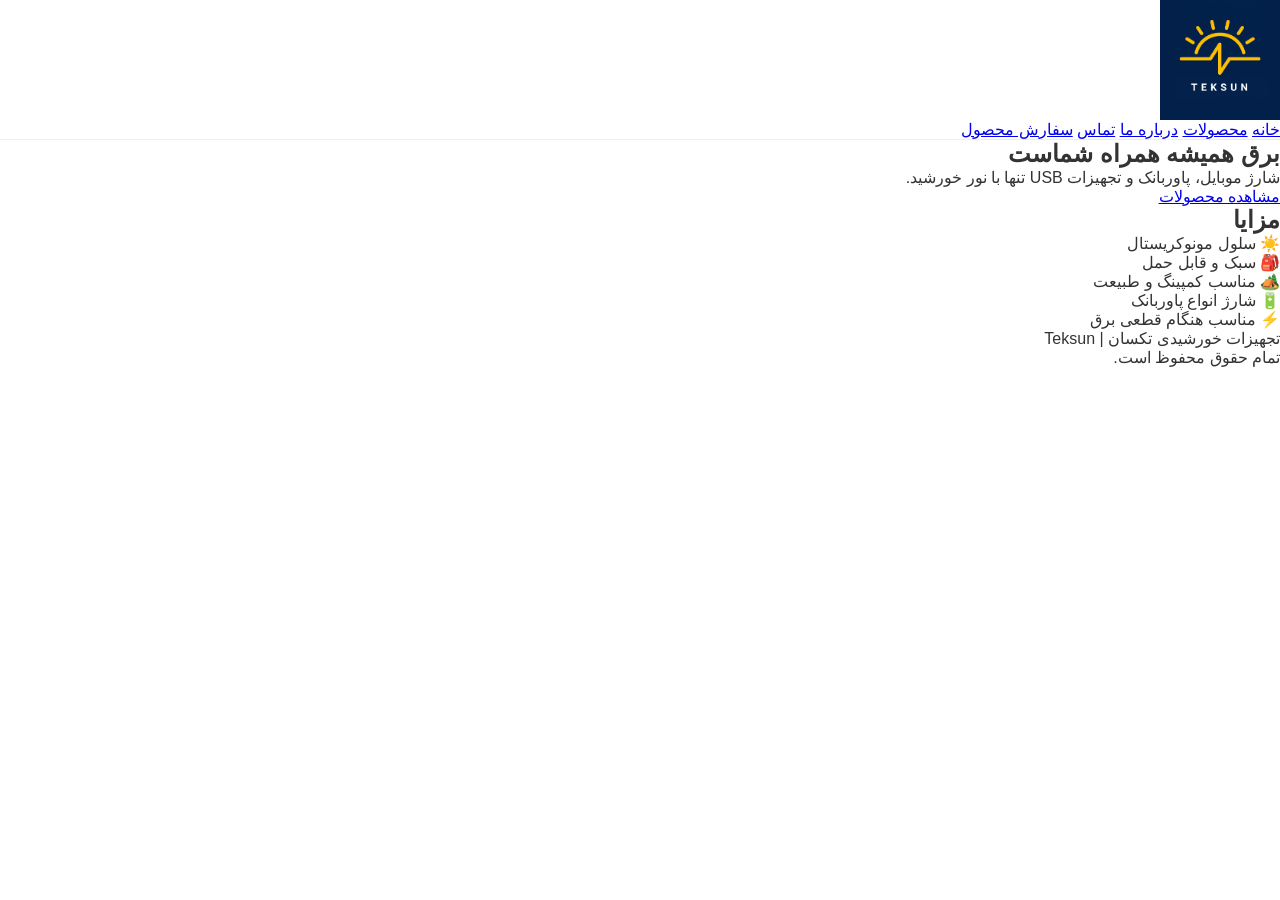
==== index.html @ 879a75b8 "Update index.html" ====
<!DOCTYPE html>
<html lang="fa" dir="rtl">

<head>

<meta charset="UTF-8">
<meta name="viewport" content="width=device-width, initial-scale=1.0">

<title>Teksun | تجهیزات خورشیدی تکسان</title>

<link rel="stylesheet" href="css/style.css">

</head>


<body>


<header class="header">

<div class="container">


<a href="#" class="logo">
    <img src="images/Picsart_26-08-02_20-04-55-030.jpg" alt="Teksun">
</a>


<nav class="nav">

<a href="#">خانه</a>

<a href="#">محصولات</a>

<a href="pages/about.html">درباره ما</a>

<a href="#">تماس</a>


<a href="#" class="header-btn">
سفارش محصول
</a>


</nav>


<button class="menu-toggle" onclick="toggleMenu()">
☰
</button>


</div>

</header>





<section class="hero">


<h1>
برق همیشه همراه شماست
</h1>


<p>
شارژ موبایل، پاوربانک و تجهیزات USB
تنها با نور خورشید.
</p>


<a class="btn" href="#">
مشاهده محصولات
</a>


</section>





<section class="features">


<h2>
مزایا
</h2>


<div>

<p>
☀️ سلول مونوکریستال
</p>


<p>
🎒 سبک و قابل حمل
</p>


<p>
🏕️ مناسب کمپینگ و طبیعت
</p>


<p>
🔋 شارژ انواع پاوربانک
</p>


<p>
⚡ مناسب هنگام قطعی برق
</p>


</div>


</section>





<footer>


<p>
تجهیزات خورشیدی تکسان | Teksun
</p>


<p>
تمام حقوق محفوظ است.
</p>


</footer>





<script src="js/script.js"></script>


</body>

</html>
---- css/style.css ----
/* Reset */
* {
    margin: 0;
    padding: 0;
    box-sizing: border-box;
}

body {
    font-family: Tahoma, Arial, sans-serif;
    color: #333;
    background: #fff;
}


/* Header */

header {
    width: 100%;
    background: #ffffff;
    border-bottom: 1px solid #eee;
    position: sticky;
    top: 0;
    z-index: 1000;
}


.navbar {
    max-width: 1200px;
    margin: auto;
    padding: 15px 20px;

    display: flex;
    align-items: center;
    justify-content: space-between;
}


/* Logo */

.logo img {
    width: 120px;
    height: auto;
    display: block;
}


/* Menu */

.nav-menu {
    display: flex;
    list-style: none;
    gap: 35px;
}


.nav-menu li a {
    text-decoration: none;
    color: #0B2348;
    font-size: 16px;
    font-weight: bold;
}


.nav-menu li a:hover {
    color: #FFC21A;
}


/* Order Button */

.order-btn {
    background: #FFC21A;
    color: #0B2348;
    padding: 12px 25px;
    border-radius: 8px;
    text-decoration: none;
    font-weight: bold;
}


/* Mobile Menu Button */

.menu-toggle {
    display: none;
    font-size: 28px;
    color: #0B2348;
    cursor: pointer;
}
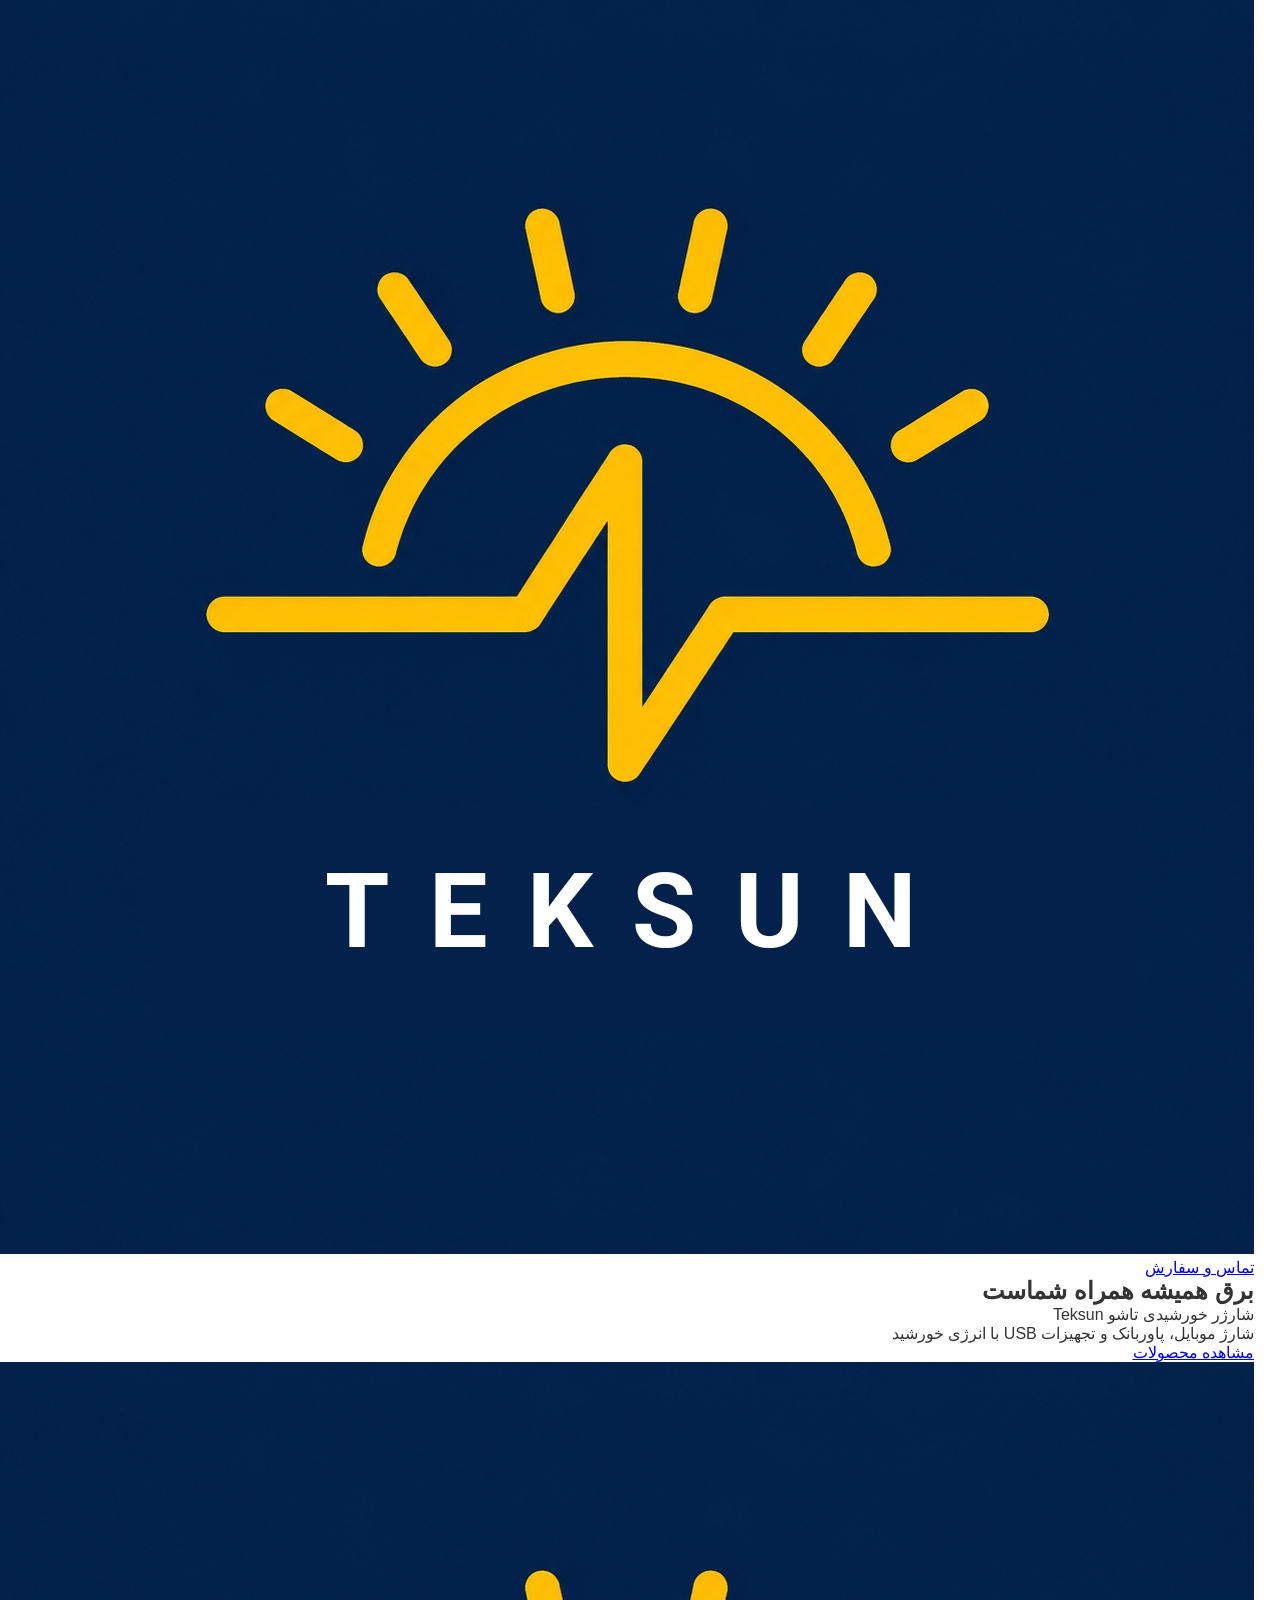
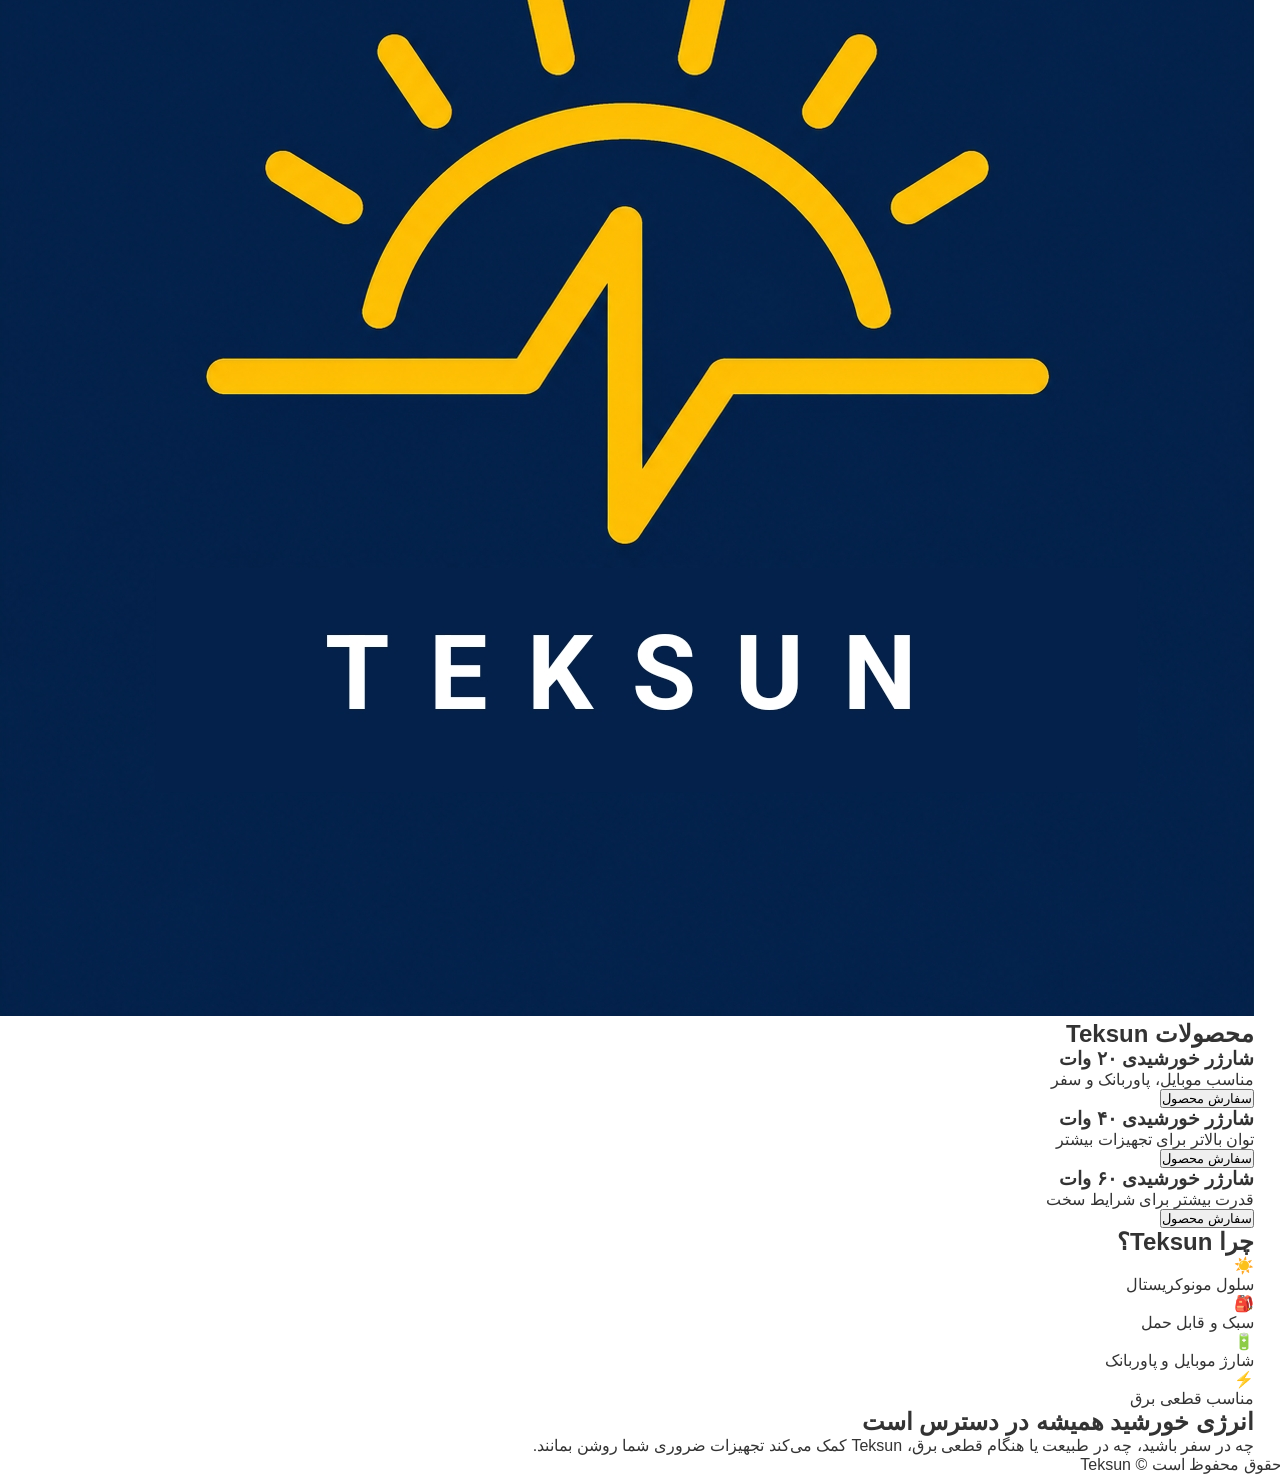
==== commit 2269146a: "Update index.html" ====
--- a/index.html
+++ b/index.html
@@ -2,119 +2,225 @@
 <html lang="fa" dir="rtl">
 
 <head>
-
-<meta charset="UTF-8">
-<meta name="viewport" content="width=device-width, initial-scale=1.0">
-
-<title>Teksun | تجهیزات خورشیدی تکسان</title>
-
-<link rel="stylesheet" href="css/style.css">
-
+    <meta charset="UTF-8">
+    <meta name="viewport" content="width=device-width, initial-scale=1.0">
+
+    <title>Teksun | تجهیزات خورشیدی تکسان</title>
+
+    <link rel="stylesheet" href="css/style.css">
 </head>
 
-
 <body>
 
 
-<header class="header">
-
-<div class="container">
-
-
-<a href="#" class="logo">
-    <img src="images/Picsart_26-08-02_20-04-55-030.jpg" alt="Teksun">
-</a>
-
-
-<nav class="nav">
-
-<a href="#">خانه</a>
-
-<a href="#">محصولات</a>
-
-<a href="pages/about.html">درباره ما</a>
-
-<a href="#">تماس</a>
-
-
-<a href="#" class="header-btn">
-سفارش محصول
-</a>
-
-
-</nav>
-
-
-<button class="menu-toggle" onclick="toggleMenu()">
-☰
-</button>
-
-
-</div>
-
+<header>
+    <div class="container header-box">
+
+        <img src="images/Picsart_26-08-02_20-04-55-030.jpg" 
+        class="logo" 
+        alt="Teksun">
+
+        <div class="header-contact">
+            <a href="tel:09120000000">
+                تماس و سفارش
+            </a>
+        </div>
+
+    </div>
 </header>
 
 
 
-
-
 <section class="hero">
 
+<div class="container hero-box">
+
+
+<div class="hero-text">
 
 <h1>
 برق همیشه همراه شماست
 </h1>
 
-
-<p>
+<p>
+شارژر خورشیدی تاشو Teksun
+<br>
 شارژ موبایل، پاوربانک و تجهیزات USB
-تنها با نور خورشید.
-</p>
-
-
-<a class="btn" href="#">
+با انرژی خورشید
+</p>
+
+
+<a href="#products" class="btn">
 مشاهده محصولات
 </a>
 
 
-</section>
-
-
-
-
-
-<section class="features">
-
+</div>
+
+
+
+<div class="hero-image">
+
+<img src="images/Picsart_26-08-02_20-04-55-030.jpg" 
+alt="شارژر خورشیدی Teksun">
+
+</div>
+
+
+</div>
+
+</section>
+
+
+
+
+<section id="products">
+
+<div class="container">
 
 <h2>
-مزایا
+محصولات Teksun
 </h2>
 
 
-<div>
-
-<p>
-☀️ سلول مونوکریستال
-</p>
-
-
-<p>
-🎒 سبک و قابل حمل
-</p>
-
-
-<p>
-🏕️ مناسب کمپینگ و طبیعت
-</p>
-
-
-<p>
-🔋 شارژ انواع پاوربانک
-</p>
-
-
-<p>
-⚡ مناسب هنگام قطعی برق
+<div class="products">
+
+
+<div class="card">
+
+<h3>
+شارژر خورشیدی ۲۰ وات
+</h3>
+
+<p>
+مناسب موبایل، پاوربانک و سفر
+</p>
+
+<button>
+سفارش محصول
+</button>
+
+</div>
+
+
+
+<div class="card">
+
+<h3>
+شارژر خورشیدی ۴۰ وات
+</h3>
+
+<p>
+توان بالاتر برای تجهیزات بیشتر
+</p>
+
+<button>
+سفارش محصول
+</button>
+
+</div>
+
+
+
+
+<div class="card">
+
+<h3>
+شارژر خورشیدی ۶۰ وات
+</h3>
+
+<p>
+قدرت بیشتر برای شرایط سخت
+</p>
+
+<button>
+سفارش محصول
+</button>
+
+</div>
+
+
+</div>
+
+</div>
+
+</section>
+
+
+
+
+
+<section class="advantages">
+
+<div class="container">
+
+
+<h2>
+چرا Teksun؟
+</h2>
+
+
+<div class="features">
+
+
+<div>
+☀️
+<p>
+سلول مونوکریستال
+</p>
+</div>
+
+
+<div>
+🎒
+<p>
+سبک و قابل حمل
+</p>
+</div>
+
+
+<div>
+🔋
+<p>
+شارژ موبایل و پاوربانک
+</p>
+</div>
+
+
+<div>
+⚡
+<p>
+مناسب قطعی برق
+</p>
+</div>
+
+
+</div>
+
+
+</div>
+
+</section>
+
+
+
+
+
+
+<section class="about">
+
+
+<div class="container">
+
+
+<h2>
+انرژی خورشید همیشه در دسترس است
+</h2>
+
+
+<p>
+چه در سفر باشید، چه در طبیعت یا هنگام قطعی برق،
+Teksun کمک می‌کند تجهیزات ضروری شما روشن بمانند.
 </p>
 
 
@@ -129,26 +235,17 @@
 
 <footer>
 
-
-<p>
-تجهیزات خورشیدی تکسان | Teksun
-</p>
-
-
-<p>
-تمام حقوق محفوظ است.
-</p>
-
+<p>
+تمام حقوق محفوظ است © Teksun
+</p>
 
 </footer>
 
 
 
 
-
 <script src="js/script.js"></script>
 
-
 </body>
 
 </html>
--- a/css/style.css
+++ b/css/style.css
@@ -1,88 +1,200 @@
 /* Reset */
+
 * {
     margin: 0;
     padding: 0;
     box-sizing: border-box;
 }
 
+
 body {
+
     font-family: Tahoma, Arial, sans-serif;
     color: #333;
     background: #fff;
-}
+    direction: rtl;
+
+}
+
+
+/* Container */
+
+.container {
+
+    width: 100%;
+    max-width: 1200px;
+    margin: auto;
+    padding: 0 20px;
+
+}
+
 
 
 /* Header */
 
-header {
+.header {
+
     width: 100%;
     background: #ffffff;
     border-bottom: 1px solid #eee;
+
     position: sticky;
     top: 0;
     z-index: 1000;
-}
-
-
-.navbar {
-    max-width: 1200px;
-    margin: auto;
-    padding: 15px 20px;
+
+}
+
+
+
+.header .container {
+
+    height: 80px;
 
     display: flex;
     align-items: center;
     justify-content: space-between;
-}
+
+}
+
 
 
 /* Logo */
 
 .logo img {
-    width: 120px;
+
+    width: 90px;
     height: auto;
     display: block;
-}
+
+}
+
 
 
 /* Menu */
 
-.nav-menu {
+.nav {
+
     display: flex;
-    list-style: none;
-    gap: 35px;
-}
-
-
-.nav-menu li a {
+    align-items: center;
+    gap: 30px;
+
+}
+
+
+
+.nav a {
+
     text-decoration: none;
     color: #0B2348;
-    font-size: 16px;
+    font-size: 15px;
     font-weight: bold;
-}
-
-
-.nav-menu li a:hover {
+
+}
+
+
+
+.nav a:hover {
+
     color: #FFC21A;
-}
+
+}
+
 
 
 /* Order Button */
 
-.order-btn {
+.header-btn {
+
     background: #FFC21A;
+
+    color: #0B2348 !important;
+
+    padding: 12px 22px;
+
+    border-radius: 8px;
+
+}
+
+
+
+/* Mobile Button */
+
+.menu-toggle {
+
+    display: none;
+
+    background: none;
+
+    border: none;
+
+    font-size: 28px;
+
     color: #0B2348;
-    padding: 12px 25px;
-    border-radius: 8px;
-    text-decoration: none;
-    font-weight: bold;
-}
-
-
-/* Mobile Menu Button */
+
+}
+
+
+
+/* Mobile Menu */
+
+@media (max-width:768px){
+
+
+.header .container {
+
+    height: 70px;
+
+}
+
+
+
+.logo img {
+
+    width: 75px;
+
+}
+
+
+
+.nav {
+
+    display: none;
+
+}
+
+
 
 .menu-toggle {
-    display: none;
-    font-size: 28px;
-    color: #0B2348;
-    cursor: pointer;
-}
+
+    display: block;
+
+}
+
+
+
+.nav.active {
+
+    display: flex;
+
+    position: absolute;
+
+    top: 70px;
+
+    right: 0;
+
+    width: 100%;
+
+    background: white;
+
+    flex-direction: column;
+
+    padding: 25px 0;
+
+    gap: 20px;
+
+    border-top: 1px solid #eee;
+
+}
+
+
+}
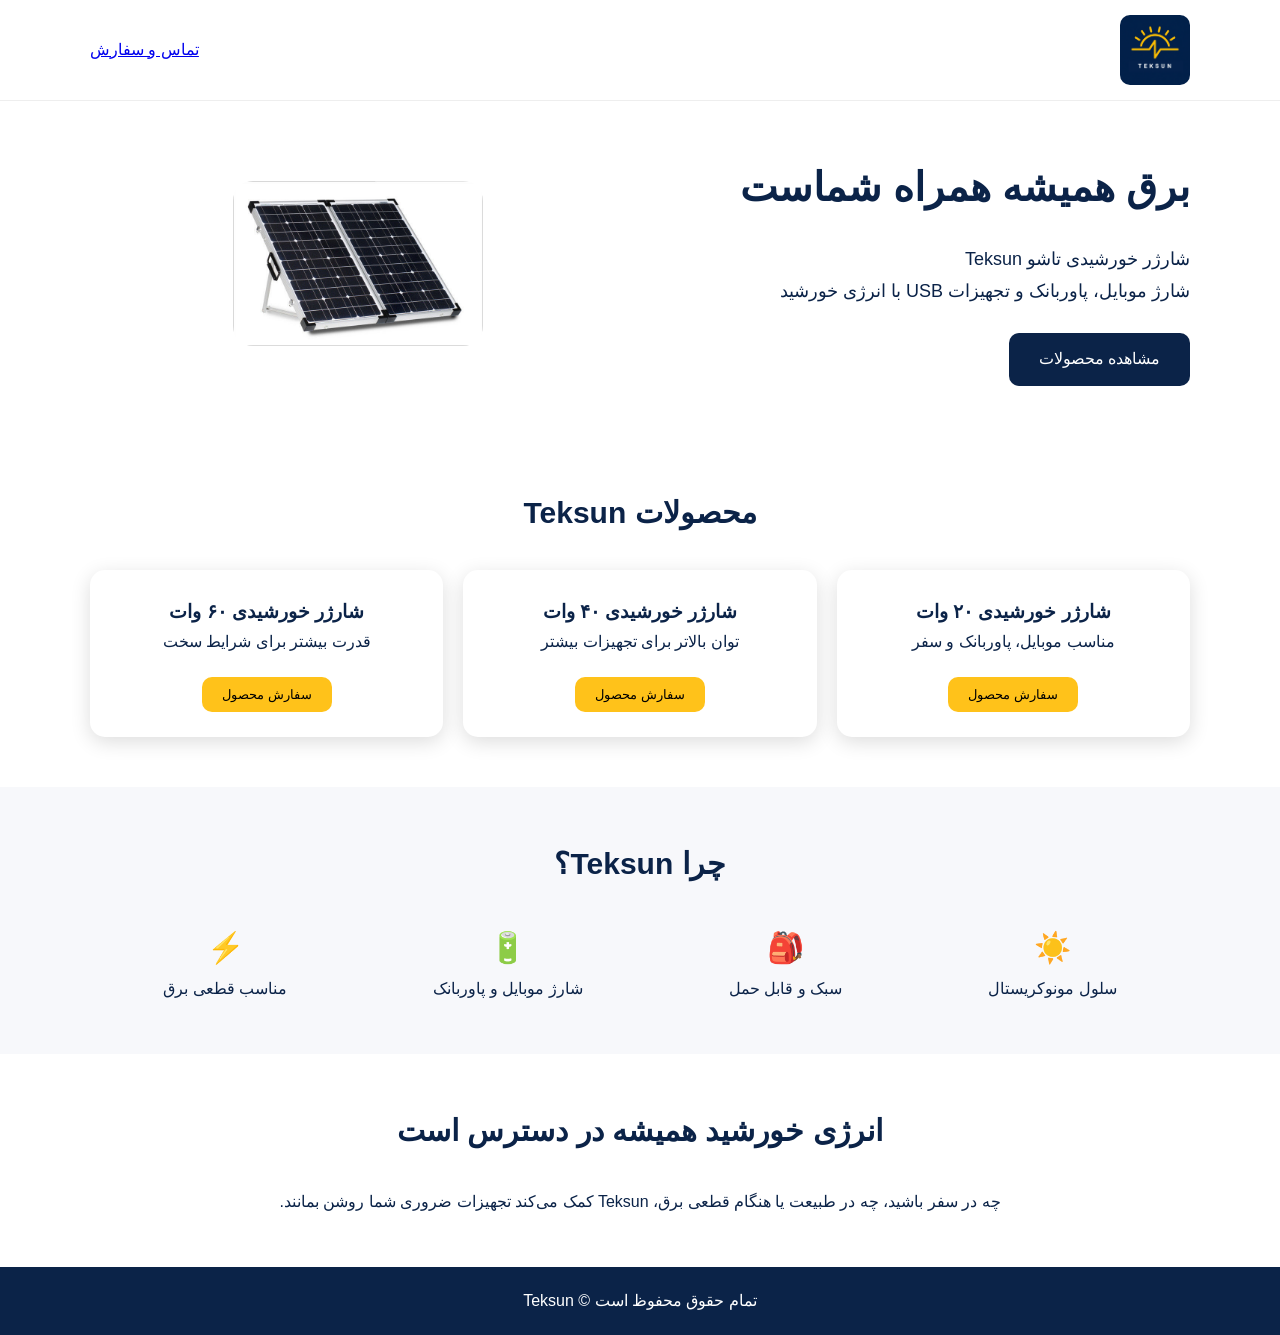
==== commit 0d368ea0: "Update index.html" ====
--- a/index.html
+++ b/index.html
@@ -61,8 +61,8 @@
 
 <div class="hero-image">
 
-<img src="images/Picsart_26-08-02_20-04-55-030.jpg" 
-alt="شارژر خورشیدی Teksun">
+<img src="images/pl17726272-100_w_folding_solar_panels_anti_reflective_with_heavy_duty_padded_easy_carry_bag.jpg" 
+alt="شارژر خورشیدی تاشو Teksun">
 
 </div>
 
--- a/css/style.css
+++ b/css/style.css
@@ -1,30 +1,26 @@
-/* Reset */
-
-* {
-    margin: 0;
-    padding: 0;
-    box-sizing: border-box;
-}
-
-
-body {
-
-    font-family: Tahoma, Arial, sans-serif;
-    color: #333;
-    background: #fff;
-    direction: rtl;
-
-}
-
-
-/* Container */
-
-.container {
-
-    width: 100%;
-    max-width: 1200px;
-    margin: auto;
-    padding: 0 20px;
+*{
+    box-sizing:border-box;
+    margin:0;
+    padding:0;
+    font-family:tahoma, Arial;
+}
+
+
+body{
+
+    background:#ffffff;
+    color:#0B2348;
+    line-height:1.8;
+
+}
+
+
+
+.container{
+
+    width:90%;
+    max-width:1100px;
+    margin:auto;
 
 }
 
@@ -32,169 +28,286 @@
 
 /* Header */
 
-.header {
-
-    width: 100%;
-    background: #ffffff;
-    border-bottom: 1px solid #eee;
-
-    position: sticky;
-    top: 0;
-    z-index: 1000;
-
-}
-
-
-
-.header .container {
-
-    height: 80px;
-
-    display: flex;
-    align-items: center;
-    justify-content: space-between;
-
-}
-
-
-
-/* Logo */
-
-.logo img {
-
-    width: 90px;
-    height: auto;
-    display: block;
-
-}
-
-
-
-/* Menu */
-
-.nav {
-
-    display: flex;
-    align-items: center;
-    gap: 30px;
-
-}
-
-
-
-.nav a {
-
-    text-decoration: none;
-    color: #0B2348;
-    font-size: 15px;
-    font-weight: bold;
-
-}
-
-
-
-.nav a:hover {
-
-    color: #FFC21A;
-
-}
-
-
-
-/* Order Button */
-
-.header-btn {
-
-    background: #FFC21A;
-
-    color: #0B2348 !important;
-
-    padding: 12px 22px;
-
-    border-radius: 8px;
-
-}
-
-
-
-/* Mobile Button */
-
-.menu-toggle {
-
-    display: none;
-
-    background: none;
-
-    border: none;
-
-    font-size: 28px;
-
-    color: #0B2348;
-
-}
-
-
-
-/* Mobile Menu */
-
-@media (max-width:768px){
-
-
-.header .container {
-
-    height: 70px;
-
-}
-
-
-
-.logo img {
-
-    width: 75px;
-
-}
-
-
-
-.nav {
-
-    display: none;
-
-}
-
-
-
-.menu-toggle {
-
-    display: block;
-
-}
-
-
-
-.nav.active {
-
-    display: flex;
-
-    position: absolute;
-
-    top: 70px;
-
-    right: 0;
-
-    width: 100%;
-
-    background: white;
-
-    flex-direction: column;
-
-    padding: 25px 0;
-
-    gap: 20px;
-
-    border-top: 1px solid #eee;
-
-}
-
-
-}
+
+header{
+
+    padding:15px 0;
+    border-bottom:1px solid #eee;
+
+}
+
+
+.header-box{
+
+    display:flex;
+    justify-content:space-between;
+    align-items:center;
+
+}
+
+
+.logo{
+
+    width:70px;
+    height:70px;
+    object-fit:contain;
+    border-radius:10px;
+
+}
+
+}
+
+
+.header-contact a{
+
+    background:#FFC21A;
+    color:#0B2348;
+    padding:10px 18px;
+    border-radius:10px;
+    text-decoration:none;
+    font-weight:bold;
+
+}
+
+
+
+
+
+/* Hero */
+
+
+.hero{
+
+    padding:50px 0;
+
+}
+
+
+.hero-box{
+
+    display:flex;
+    align-items:center;
+    justify-content:space-between;
+    gap:30px;
+
+}
+
+
+.hero-text{
+
+    flex:1;
+
+}
+
+
+.hero-text h1{
+
+    font-size:40px;
+    margin-bottom:20px;
+
+}
+
+
+.hero-text p{
+
+    font-size:18px;
+    margin-bottom:25px;
+
+}
+
+
+
+.btn{
+
+    display:inline-block;
+    background:#0B2348;
+    color:white;
+    padding:12px 30px;
+    border-radius:10px;
+    text-decoration:none;
+
+}
+
+
+
+.hero-image{
+
+    flex:1;
+    text-align:center;
+
+}
+
+
+.hero-image img{
+
+    width:80%;
+    max-width:250px;
+    border-radius:20px;
+
+}
+
+
+
+
+/* Products */
+
+
+section{
+
+    padding:50px 0;
+
+}
+
+
+h2{
+
+    text-align:center;
+    margin-bottom:30px;
+    font-size:30px;
+
+}
+
+
+
+.products{
+
+    display:flex;
+    gap:20px;
+
+}
+
+
+
+.card{
+
+    flex:1;
+    padding:25px;
+    border-radius:15px;
+    box-shadow:0 5px 20px #ddd;
+    text-align:center;
+
+}
+
+
+
+.card button{
+
+    margin-top:20px;
+    background:#FFC21A;
+    border:none;
+    padding:10px 20px;
+    border-radius:10px;
+    cursor:pointer;
+
+}
+
+
+
+
+
+/* Advantages */
+
+
+.advantages{
+
+    background:#f7f8fb;
+
+}
+
+
+
+.features{
+
+    display:flex;
+    justify-content:space-around;
+    text-align:center;
+
+}
+
+
+.features div{
+
+    font-size:30px;
+
+}
+
+
+.features p{
+
+    font-size:16px;
+
+}
+
+
+
+
+
+.about{
+
+    text-align:center;
+
+}
+
+
+
+
+footer{
+
+    background:#0B2348;
+    color:white;
+    text-align:center;
+    padding:20px;
+
+}
+
+
+
+
+
+/* Mobile */
+
+
+@media(max-width:768px){
+
+
+.header-box{
+
+    flex-direction:column;
+    gap:15px;
+
+}
+
+
+.hero-box{
+
+    flex-direction:column-reverse;
+    text-align:center;
+
+}
+
+
+.hero-text h1{
+
+    font-size:30px;
+
+}
+
+
+
+.products{
+
+    flex-direction:column;
+
+}
+
+
+.features{
+
+    flex-direction:column;
+    gap:25px;
+
+}
+
+
+
+}
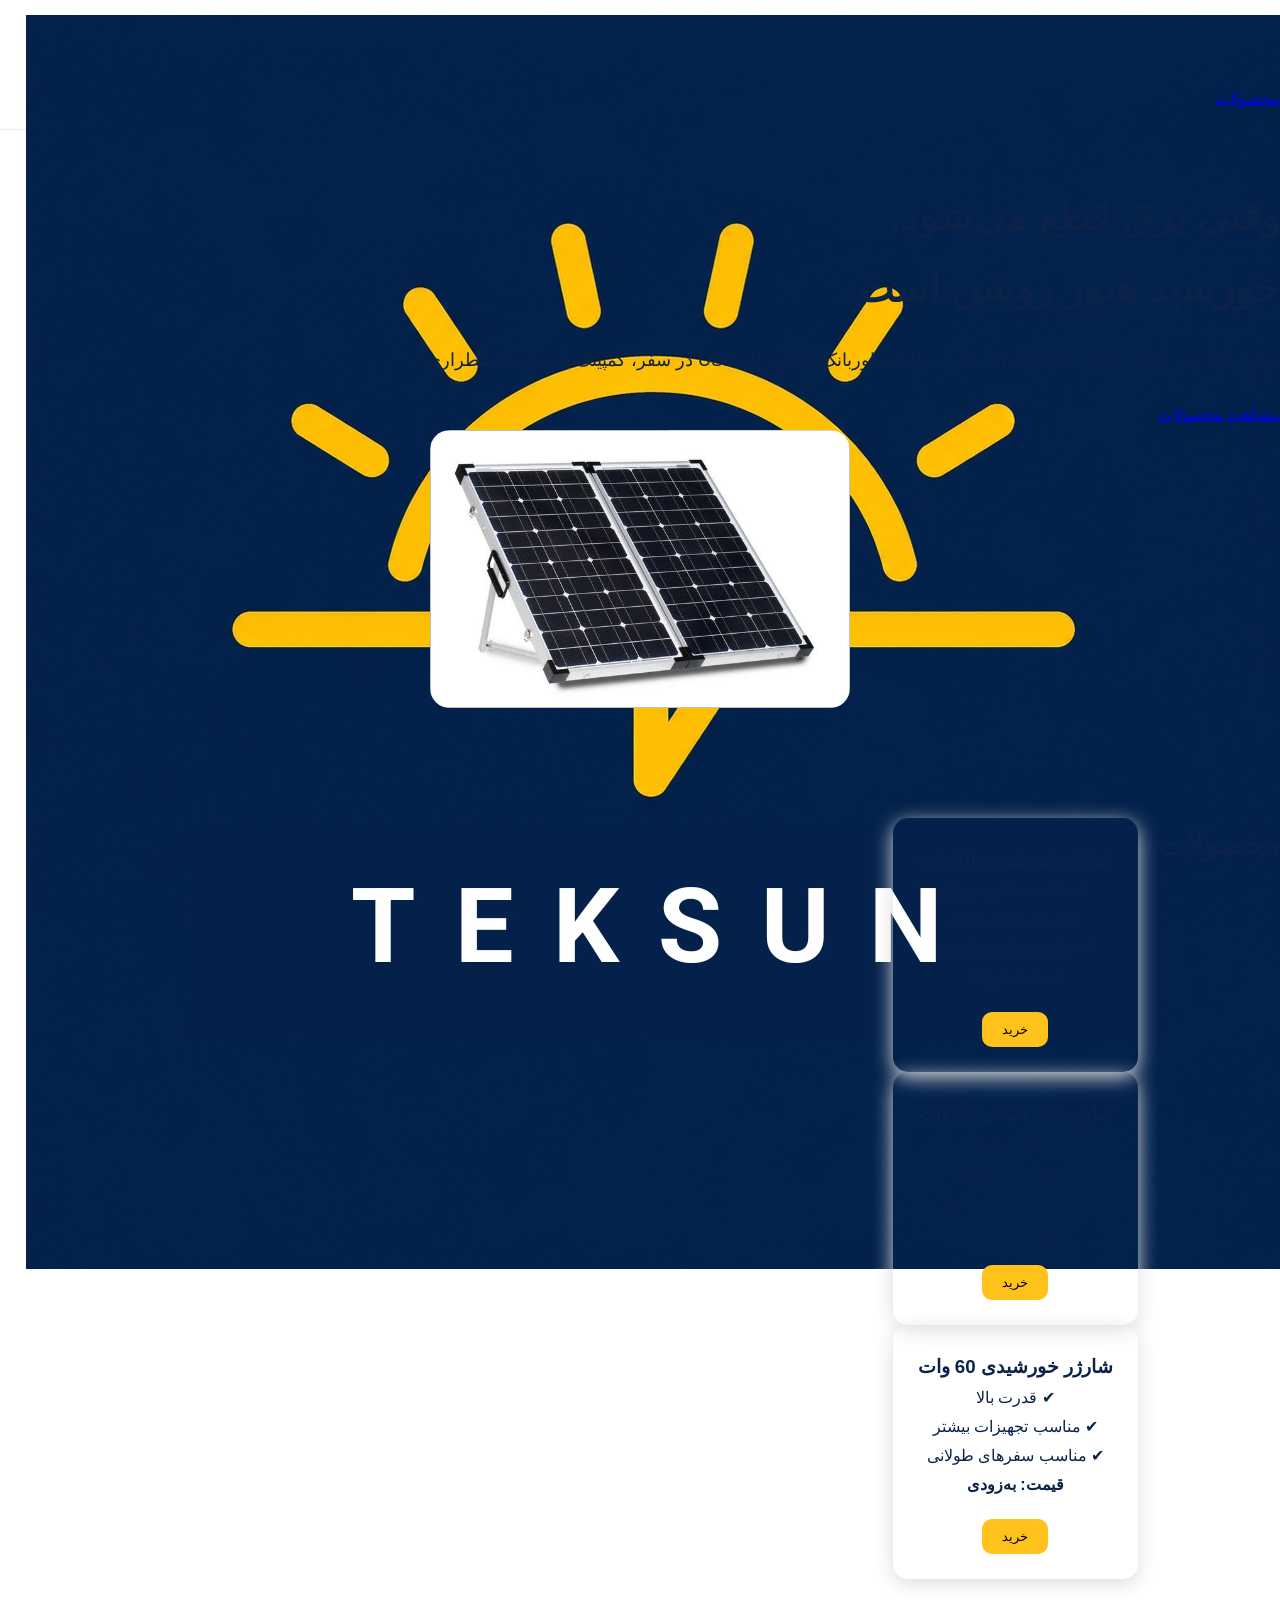
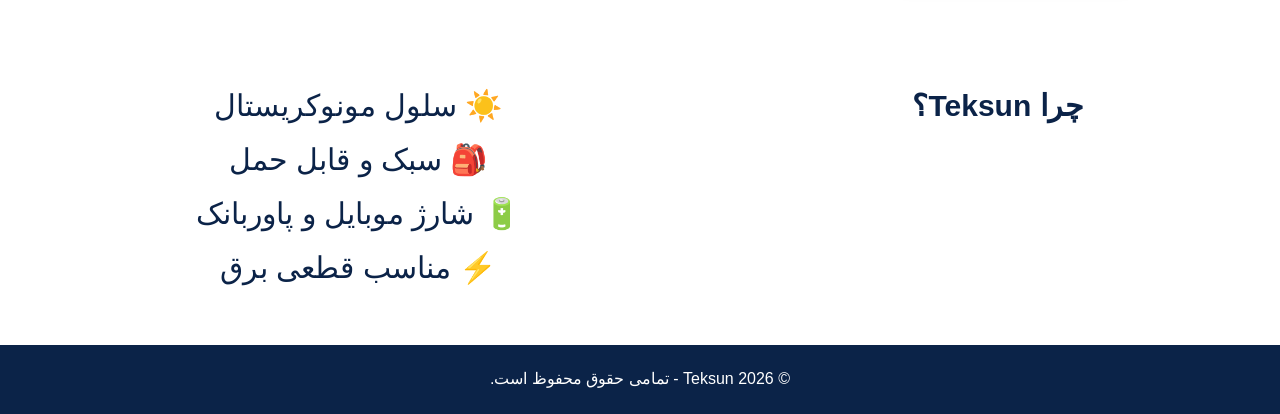
==== commit 384886f9: "Update index.html" ====
--- a/index.html
+++ b/index.html
@@ -1,10 +1,8 @@
 <!DOCTYPE html>
 <html lang="fa" dir="rtl">
-
 <head>
     <meta charset="UTF-8">
     <meta name="viewport" content="width=device-width, initial-scale=1.0">
-
     <title>Teksun | تجهیزات خورشیدی تکسان</title>
 
     <link rel="stylesheet" href="css/style.css">
@@ -12,240 +10,134 @@
 
 <body>
 
+<header class="header">
 
-<header>
-    <div class="container header-box">
+    <div class="logo">
+        <img src="images/Picsart_26-08-02_20-04-55-030.jpg" alt="Teksun Logo">
+    </div>
 
-        <img src="images/Picsart_26-08-02_20-04-55-030.jpg" 
-        class="logo" 
-        alt="Teksun">
+    <a href="#products" class="header-btn">
+        محصولات
+    </a>
 
-        <div class="header-contact">
-            <a href="tel:09120000000">
-                تماس و سفارش
-            </a>
-        </div>
-
-    </div>
 </header>
-
 
 
 <section class="hero">
 
-<div class="container hero-box">
+    <div class="hero-text">
 
+        <h1>
+            وقتی برق قطع می‌شود،
+            <br>
+            خورشید هنوز روشن است.
+        </h1>
 
-<div class="hero-text">
+        <p>
+            شارژرهای خورشیدی تاشو Teksun
+            برای شارژ موبایل، پاوربانک و تجهیزات USB
+            در سفر، کمپینگ و شرایط اضطراری.
+        </p>
 
-<h1>
-برق همیشه همراه شماست
-</h1>
+        <a href="#products" class="buy-btn">
+            مشاهده محصولات
+        </a>
 
-<p>
-شارژر خورشیدی تاشو Teksun
-<br>
-شارژ موبایل، پاوربانک و تجهیزات USB
-با انرژی خورشید
-</p>
+    </div>
 
+    <div class="hero-image">
 
-<a href="#products" class="btn">
-مشاهده محصولات
-</a>
+        <img src="images/pl17726272-100_w_folding_solar_panels_anti_reflective_with_heavy_duty_padded_easy_carry_bag.jpg" alt="شارژر خورشیدی تاشو">
 
-
-</div>
-
-
-
-<div class="hero-image">
-
-<img src="images/pl17726272-100_w_folding_solar_panels_anti_reflective_with_heavy_duty_padded_easy_carry_bag.jpg" 
-alt="شارژر خورشیدی تاشو Teksun">
-
-</div>
-
-
-</div>
+    </div>
 
 </section>
 
 
+<section id="products" class="products">
+
+    <h2>محصولات</h2>
+
+    <div class="product-grid">
+
+        <div class="card">
+
+            <h3>شارژر خورشیدی 20 وات</h3>
+
+            <p>✔ مناسب شارژ موبایل</p>
+            <p>✔ سبک و قابل حمل</p>
+            <p>✔ مناسب طبیعت‌گردی</p>
+
+            <h4>قیمت: به‌زودی</h4>
+
+            <button>خرید</button>
+
+        </div>
 
 
-<section id="products">
+        <div class="card">
 
-<div class="container">
+            <h3>شارژر خورشیدی 40 وات</h3>
 
-<h2>
-محصولات Teksun
-</h2>
+            <p>✔ توان بیشتر</p>
+            <p>✔ مناسب کمپینگ</p>
+            <p>✔ مناسب قطعی برق</p>
+
+            <h4>قیمت: به‌زودی</h4>
+
+            <button>خرید</button>
+
+        </div>
 
 
-<div class="products">
+        <div class="card">
 
+            <h3>شارژر خورشیدی 60 وات</h3>
 
-<div class="card">
+            <p>✔ قدرت بالا</p>
+            <p>✔ مناسب تجهیزات بیشتر</p>
+            <p>✔ مناسب سفرهای طولانی</p>
 
-<h3>
-شارژر خورشیدی ۲۰ وات
-</h3>
+            <h4>قیمت: به‌زودی</h4>
 
-<p>
-مناسب موبایل، پاوربانک و سفر
-</p>
+            <button>خرید</button>
 
-<button>
-سفارش محصول
-</button>
+        </div>
 
-</div>
-
-
-
-<div class="card">
-
-<h3>
-شارژر خورشیدی ۴۰ وات
-</h3>
-
-<p>
-توان بالاتر برای تجهیزات بیشتر
-</p>
-
-<button>
-سفارش محصول
-</button>
-
-</div>
-
-
-
-
-<div class="card">
-
-<h3>
-شارژر خورشیدی ۶۰ وات
-</h3>
-
-<p>
-قدرت بیشتر برای شرایط سخت
-</p>
-
-<button>
-سفارش محصول
-</button>
-
-</div>
-
-
-</div>
-
-</div>
+    </div>
 
 </section>
 
 
+<section class="features">
 
+    <h2>چرا Teksun؟</h2>
 
+    <div class="feature-grid">
 
-<section class="advantages">
+        <div>☀️ سلول مونوکریستال</div>
 
-<div class="container">
+        <div>🎒 سبک و قابل حمل</div>
 
+        <div>🔋 شارژ موبایل و پاوربانک</div>
 
-<h2>
-چرا Teksun؟
-</h2>
+        <div>⚡ مناسب قطعی برق</div>
 
-
-<div class="features">
-
-
-<div>
-☀️
-<p>
-سلول مونوکریستال
-</p>
-</div>
-
-
-<div>
-🎒
-<p>
-سبک و قابل حمل
-</p>
-</div>
-
-
-<div>
-🔋
-<p>
-شارژ موبایل و پاوربانک
-</p>
-</div>
-
-
-<div>
-⚡
-<p>
-مناسب قطعی برق
-</p>
-</div>
-
-
-</div>
-
-
-</div>
+    </div>
 
 </section>
 
 
-
-
-
-
-<section class="about">
-
-
-<div class="container">
-
-
-<h2>
-انرژی خورشید همیشه در دسترس است
-</h2>
-
-
-<p>
-چه در سفر باشید، چه در طبیعت یا هنگام قطعی برق،
-Teksun کمک می‌کند تجهیزات ضروری شما روشن بمانند.
-</p>
-
-
-</div>
-
-
-</section>
-
-
-
-
-
 <footer>
 
-<p>
-تمام حقوق محفوظ است © Teksun
-</p>
+    <p>
+        © 2026 Teksun - تمامی حقوق محفوظ است.
+    </p>
 
 </footer>
-
-
 
 
 <script src="js/script.js"></script>
 
 </body>
-
 </html>
--- a/css/style.css
+++ b/css/style.css
@@ -140,9 +140,10 @@
 
 .hero-image img{
 
-    width:80%;
-    max-width:250px;
+    width:100%;
+    max-width:420px;
     border-radius:20px;
+    object-fit:contain;
 
 }
 
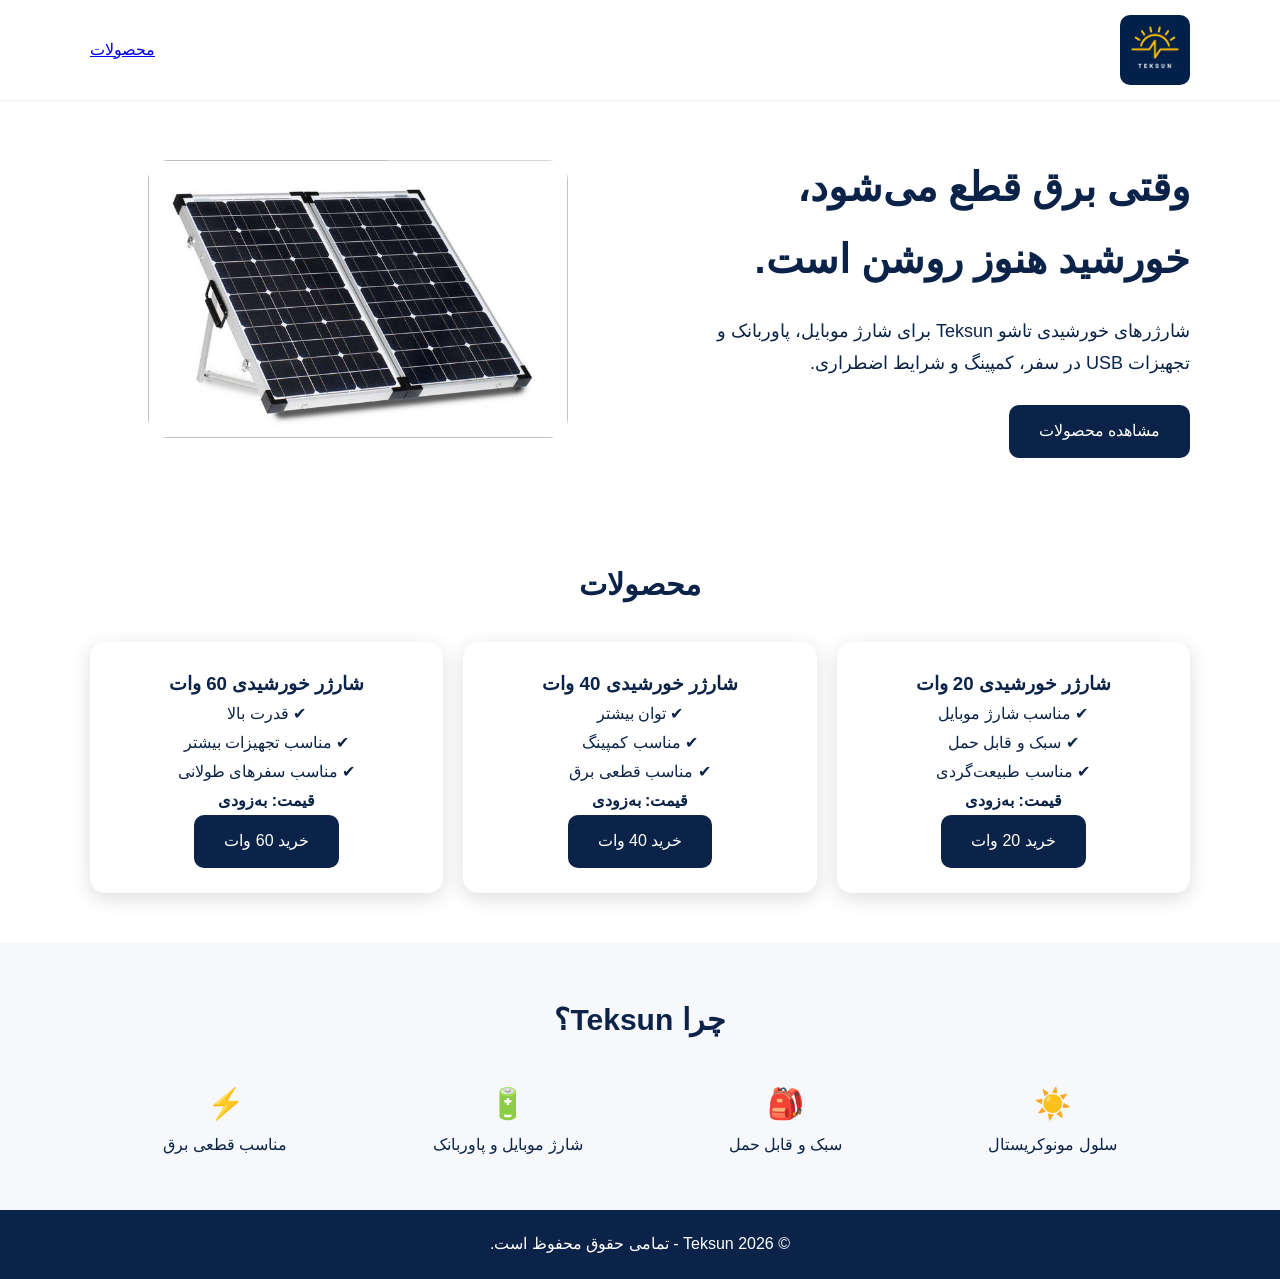
==== commit 4a70b89b: "Update index.html" ====
--- a/index.html
+++ b/index.html
@@ -1,5 +1,6 @@
 <!DOCTYPE html>
 <html lang="fa" dir="rtl">
+
 <head>
     <meta charset="UTF-8">
     <meta name="viewport" content="width=device-width, initial-scale=1.0">
@@ -10,97 +11,52 @@
 
 <body>
 
-<header class="header">
+<header>
 
-    <div class="logo">
-        <img src="images/Picsart_26-08-02_20-04-55-030.jpg" alt="Teksun Logo">
+    <div class="container header-box">
+
+        <img class="logo"
+            src="images/Picsart_26-08-02_20-04-55-030.jpg"
+            alt="Teksun Logo">
+
+        <div class="header-contact">
+            <a href="#products">محصولات</a>
+        </div>
+
     </div>
-
-    <a href="#products" class="header-btn">
-        محصولات
-    </a>
 
 </header>
 
 
 <section class="hero">
 
-    <div class="hero-text">
+    <div class="container hero-box">
 
-        <h1>
-            وقتی برق قطع می‌شود،
-            <br>
-            خورشید هنوز روشن است.
-        </h1>
+        <div class="hero-text">
 
-        <p>
-            شارژرهای خورشیدی تاشو Teksun
-            برای شارژ موبایل، پاوربانک و تجهیزات USB
-            در سفر، کمپینگ و شرایط اضطراری.
-        </p>
+            <h1>
+                وقتی برق قطع می‌شود،
+                <br>
+                خورشید هنوز روشن است.
+            </h1>
 
-        <a href="#products" class="buy-btn">
-            مشاهده محصولات
-        </a>
+            <p>
+                شارژرهای خورشیدی تاشو Teksun برای شارژ موبایل،
+                پاوربانک و تجهیزات USB در سفر، کمپینگ
+                و شرایط اضطراری.
+            </p>
 
-    </div>
-
-    <div class="hero-image">
-
-        <img src="images/pl17726272-100_w_folding_solar_panels_anti_reflective_with_heavy_duty_padded_easy_carry_bag.jpg" alt="شارژر خورشیدی تاشو">
-
-    </div>
-
-</section>
-
-
-<section id="products" class="products">
-
-    <h2>محصولات</h2>
-
-    <div class="product-grid">
-
-        <div class="card">
-
-            <h3>شارژر خورشیدی 20 وات</h3>
-
-            <p>✔ مناسب شارژ موبایل</p>
-            <p>✔ سبک و قابل حمل</p>
-            <p>✔ مناسب طبیعت‌گردی</p>
-
-            <h4>قیمت: به‌زودی</h4>
-
-            <button>خرید</button>
+            <a href="#products" class="btn">
+                مشاهده محصولات
+            </a>
 
         </div>
 
 
-        <div class="card">
+        <div class="hero-image">
 
-            <h3>شارژر خورشیدی 40 وات</h3>
-
-            <p>✔ توان بیشتر</p>
-            <p>✔ مناسب کمپینگ</p>
-            <p>✔ مناسب قطعی برق</p>
-
-            <h4>قیمت: به‌زودی</h4>
-
-            <button>خرید</button>
-
-        </div>
-
-
-        <div class="card">
-
-            <h3>شارژر خورشیدی 60 وات</h3>
-
-            <p>✔ قدرت بالا</p>
-            <p>✔ مناسب تجهیزات بیشتر</p>
-            <p>✔ مناسب سفرهای طولانی</p>
-
-            <h4>قیمت: به‌زودی</h4>
-
-            <button>خرید</button>
+            <img src="images/pl17726272-100_w_folding_solar_panels_anti_reflective_with_heavy_duty_padded_easy_carry_bag.jpg"
+                alt="شارژر خورشیدی تاشو">
 
         </div>
 
@@ -109,19 +65,100 @@
 </section>
 
 
-<section class="features">
+<section id="products">
 
-    <h2>چرا Teksun؟</h2>
+    <div class="container">
 
-    <div class="feature-grid">
+        <h2>محصولات</h2>
 
-        <div>☀️ سلول مونوکریستال</div>
+        <div class="products">
 
-        <div>🎒 سبک و قابل حمل</div>
+            <div class="card">
 
-        <div>🔋 شارژ موبایل و پاوربانک</div>
+                <h3>شارژر خورشیدی 20 وات</h3>
 
-        <div>⚡ مناسب قطعی برق</div>
+                <p>✔ مناسب شارژ موبایل</p>
+                <p>✔ سبک و قابل حمل</p>
+                <p>✔ مناسب طبیعت‌گردی</p>
+
+                <h4>قیمت: به‌زودی</h4>
+
+                <a href="#" class="btn">
+                    خرید 20 وات
+                </a>
+
+            </div>
+
+
+            <div class="card">
+
+                <h3>شارژر خورشیدی 40 وات</h3>
+
+                <p>✔ توان بیشتر</p>
+                <p>✔ مناسب کمپینگ</p>
+                <p>✔ مناسب قطعی برق</p>
+
+                <h4>قیمت: به‌زودی</h4>
+
+                <a href="#" class="btn">
+                    خرید 40 وات
+                </a>
+
+            </div>
+
+
+            <div class="card">
+
+                <h3>شارژر خورشیدی 60 وات</h3>
+
+                <p>✔ قدرت بالا</p>
+                <p>✔ مناسب تجهیزات بیشتر</p>
+                <p>✔ مناسب سفرهای طولانی</p>
+
+                <h4>قیمت: به‌زودی</h4>
+
+                <a href="#" class="btn">
+                    خرید 60 وات
+                </a>
+
+            </div>
+
+        </div>
+
+    </div>
+
+</section>
+
+
+<section class="advantages">
+
+    <div class="container">
+
+        <h2>چرا Teksun؟</h2>
+
+        <div class="features">
+
+            <div>
+                ☀️
+                <p>سلول مونوکریستال</p>
+            </div>
+
+            <div>
+                🎒
+                <p>سبک و قابل حمل</p>
+            </div>
+
+            <div>
+                🔋
+                <p>شارژ موبایل و پاوربانک</p>
+            </div>
+
+            <div>
+                ⚡
+                <p>مناسب قطعی برق</p>
+            </div>
+
+        </div>
 
     </div>
 
@@ -136,8 +173,8 @@
 
 </footer>
 
-
 <script src="js/script.js"></script>
 
 </body>
+
 </html>
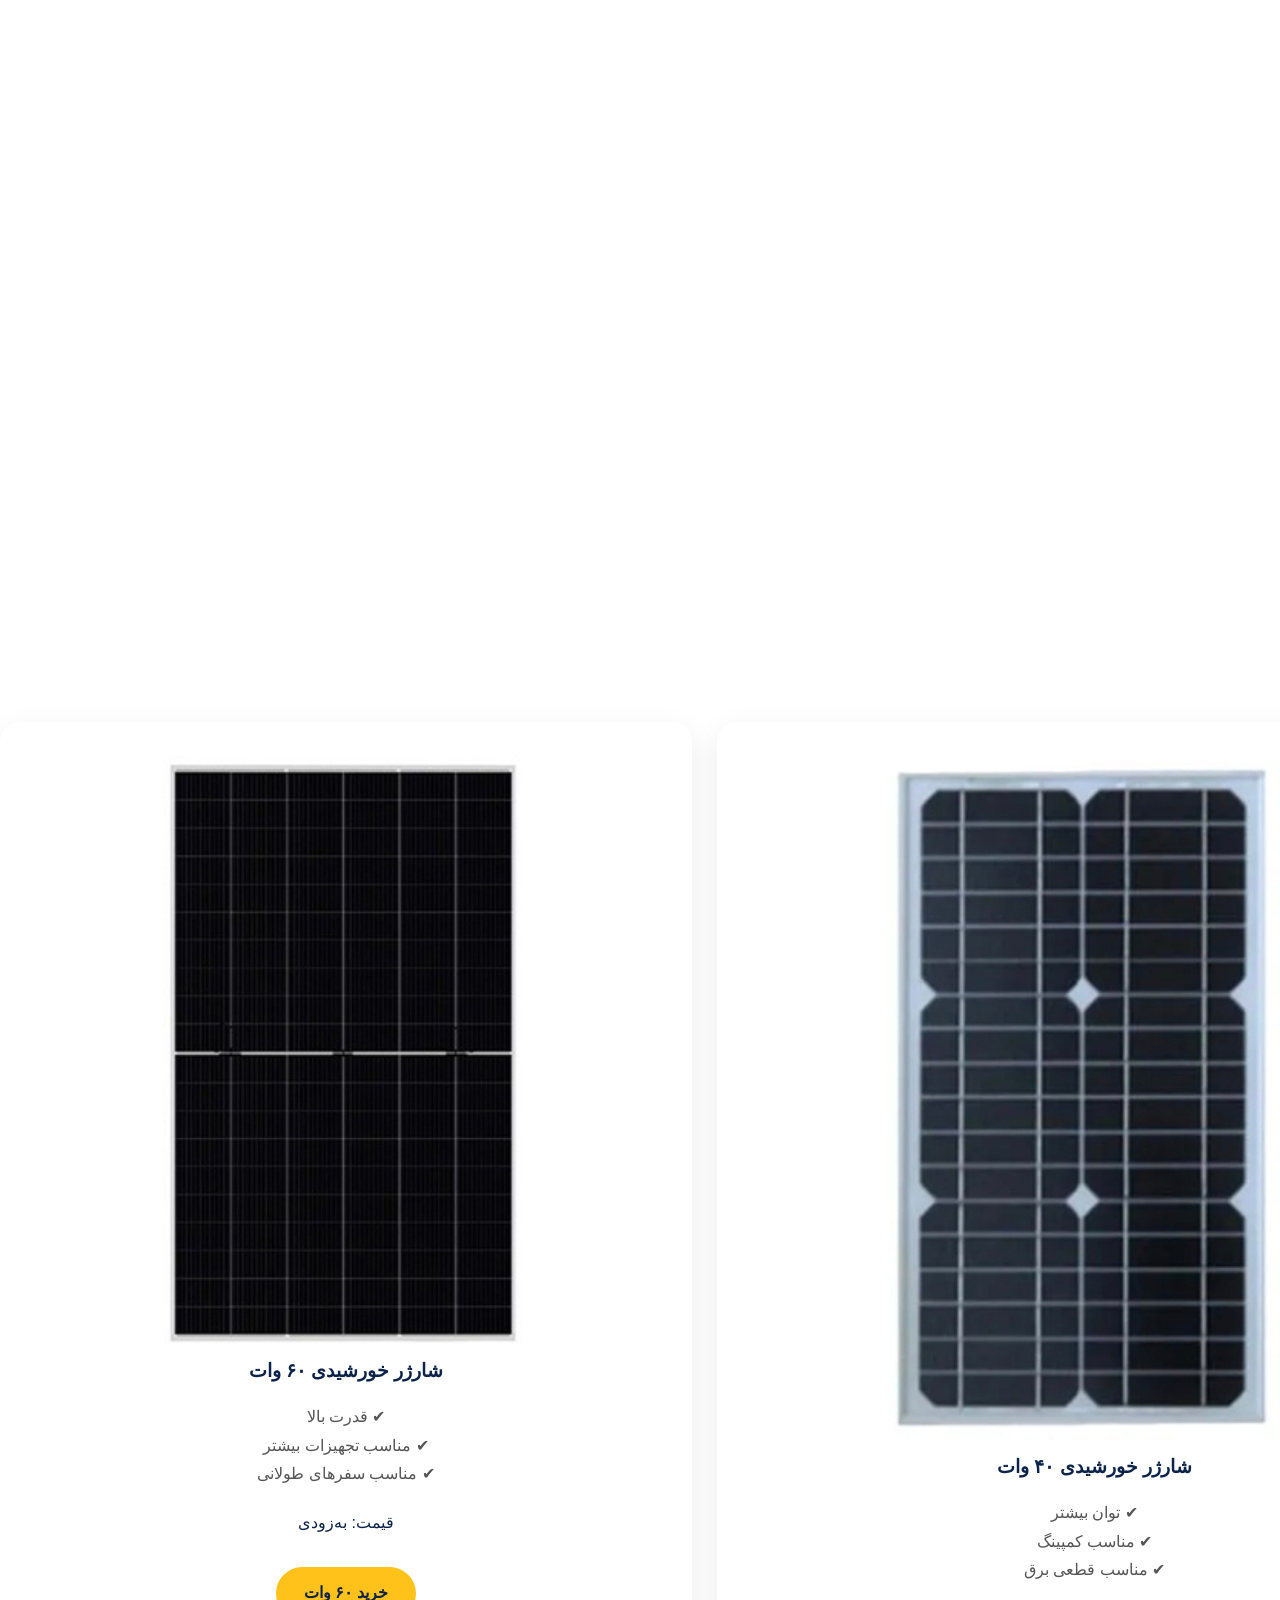
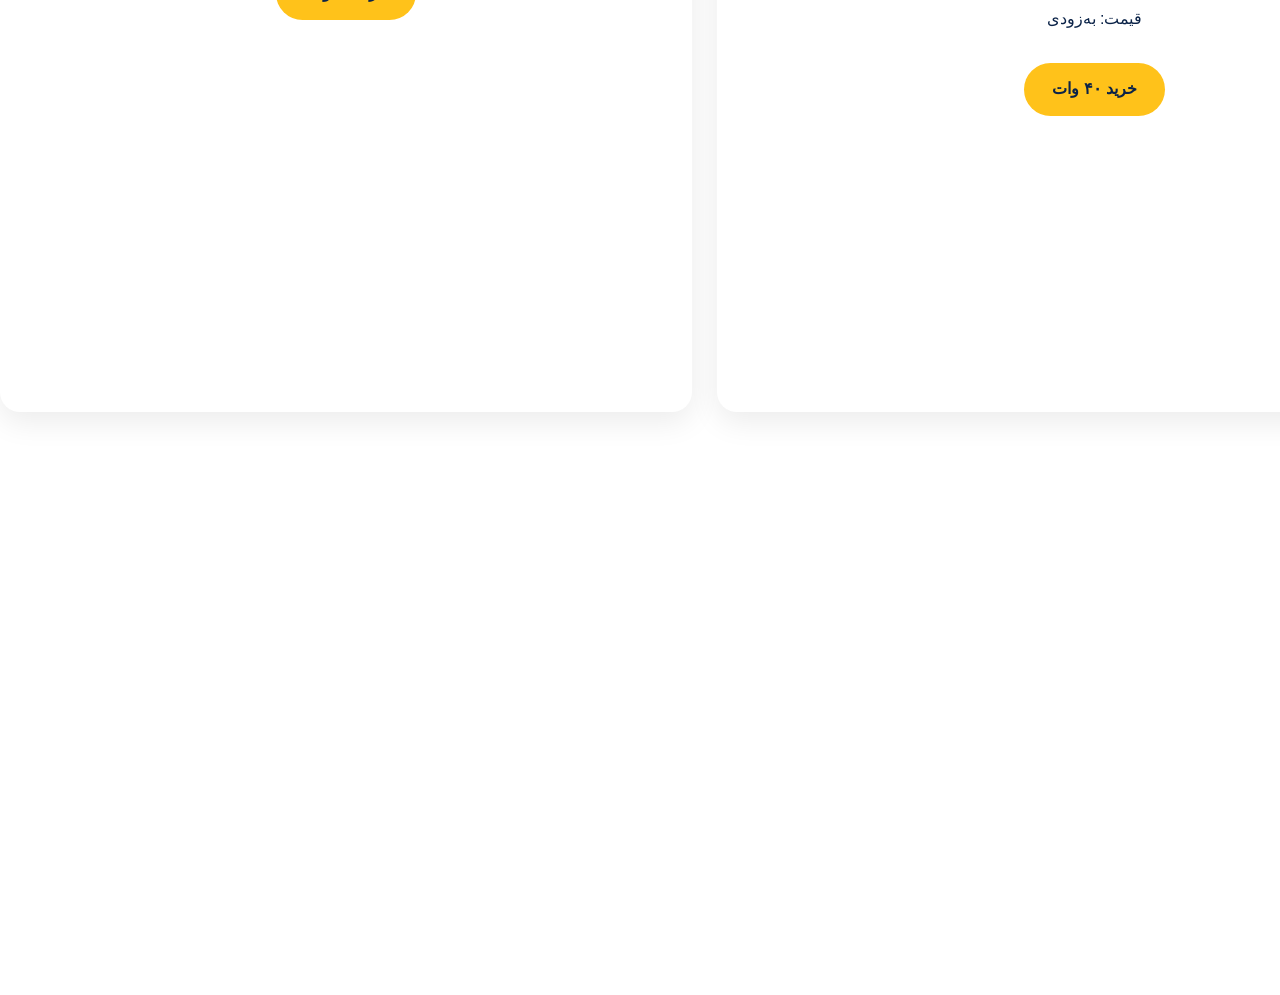
==== commit 917b65f9: "Update index.html" ====
--- a/index.html
+++ b/index.html
@@ -2,179 +2,299 @@
 <html lang="fa" dir="rtl">
 
 <head>
-    <meta charset="UTF-8">
-    <meta name="viewport" content="width=device-width, initial-scale=1.0">
-    <title>Teksun | تجهیزات خورشیدی تکسان</title>
-
-    <link rel="stylesheet" href="css/style.css">
+
+<meta charset="UTF-8">
+<meta name="viewport" content="width=device-width, initial-scale=1.0">
+
+<title>Teksun | تجهیزات خورشیدی</title>
+
+<link rel="stylesheet" href="css/style.css">
+
 </head>
 
+
 <body>
 
+
 <header>
 
-    <div class="container header-box">
-
-        <img class="logo"
-            src="images/Picsart_26-08-02_20-04-55-030.jpg"
-            alt="Teksun Logo">
-
-        <div class="header-contact">
-            <a href="#products">محصولات</a>
-        </div>
-
-    </div>
+<div class="container header-content">
+
+<div class="logo">
+
+<img src="images/Picsart_26-08-02_20-04-55-030.jpg" alt="Teksun Logo">
+
+</div>
+
+
+</div>
 
 </header>
 
 
+
 <section class="hero">
 
-    <div class="container hero-box">
-
-        <div class="hero-text">
-
-            <h1>
-                وقتی برق قطع می‌شود،
-                <br>
-                خورشید هنوز روشن است.
-            </h1>
-
-            <p>
-                شارژرهای خورشیدی تاشو Teksun برای شارژ موبایل،
-                پاوربانک و تجهیزات USB در سفر، کمپینگ
-                و شرایط اضطراری.
-            </p>
-
-            <a href="#products" class="btn">
-                مشاهده محصولات
-            </a>
-
-        </div>
-
-
-        <div class="hero-image">
-
-            <img src="images/pl17726272-100_w_folding_solar_panels_anti_reflective_with_heavy_duty_padded_easy_carry_bag.jpg"
-                alt="شارژر خورشیدی تاشو">
-
-        </div>
-
-    </div>
+<div class="container hero-content">
+
+
+<div class="hero-text">
+
+<h1>
+وقتی برق قطع می‌شود،
+<br>
+خورشید هنوز روشن است.
+</h1>
+
+
+<p>
+شارژرهای خورشیدی تاشو Teksun برای شارژ موبایل،
+پاوربانک و تجهیزات USB در سفر، کمپینگ و شرایط اضطراری.
+</p>
+
+
+<a href="#products" class="btn">
+مشاهده محصولات
+</a>
+
+
+</div>
+
+
+
+<div class="hero-image">
+
+<img src="images/pl17726272-100_w_folding_solar_panels_anti_reflective_with_heavy_duty_padded_easy_carry_bag.jpg" 
+alt="شارژر خورشیدی تاشو Teksun">
+
+</div>
+
+
+</div>
 
 </section>
 
 
-<section id="products">
-
-    <div class="container">
-
-        <h2>محصولات</h2>
-
-        <div class="products">
-
-            <div class="card">
-
-                <h3>شارژر خورشیدی 20 وات</h3>
-
-                <p>✔ مناسب شارژ موبایل</p>
-                <p>✔ سبک و قابل حمل</p>
-                <p>✔ مناسب طبیعت‌گردی</p>
-
-                <h4>قیمت: به‌زودی</h4>
-
-                <a href="#" class="btn">
-                    خرید 20 وات
-                </a>
-
-            </div>
-
-
-            <div class="card">
-
-                <h3>شارژر خورشیدی 40 وات</h3>
-
-                <p>✔ توان بیشتر</p>
-                <p>✔ مناسب کمپینگ</p>
-                <p>✔ مناسب قطعی برق</p>
-
-                <h4>قیمت: به‌زودی</h4>
-
-                <a href="#" class="btn">
-                    خرید 40 وات
-                </a>
-
-            </div>
-
-
-            <div class="card">
-
-                <h3>شارژر خورشیدی 60 وات</h3>
-
-                <p>✔ قدرت بالا</p>
-                <p>✔ مناسب تجهیزات بیشتر</p>
-                <p>✔ مناسب سفرهای طولانی</p>
-
-                <h4>قیمت: به‌زودی</h4>
-
-                <a href="#" class="btn">
-                    خرید 60 وات
-                </a>
-
-            </div>
-
-        </div>
-
-    </div>
+
+
+<section class="products" id="products">
+
+
+<div class="container">
+
+
+<h2 class="section-title">
+محصولات
+</h2>
+
+
+
+<div class="product-grid">
+
+
+
+<div class="card">
+
+
+<img src="images/product-20w.jpg" alt="شارژر خورشیدی ۲۰ وات">
+
+
+<h3>
+شارژر خورشیدی ۲۰ وات
+</h3>
+
+
+<p>
+✔ مناسب شارژ موبایل
+<br>
+✔ سبک و قابل حمل
+<br>
+✔ مناسب طبیعت‌گردی
+</p>
+
+
+<span>
+قیمت: به‌زودی
+</span>
+
+
+<br><br>
+
+
+<a href="#" class="btn">
+خرید ۲۰ وات
+</a>
+
+
+</div>
+
+
+
+
+
+
+<div class="card">
+
+
+<img src="images/product-40w.jpg" alt="شارژر خورشیدی ۴۰ وات">
+
+
+<h3>
+شارژر خورشیدی ۴۰ وات
+</h3>
+
+
+<p>
+✔ توان بیشتر
+<br>
+✔ مناسب کمپینگ
+<br>
+✔ مناسب قطعی برق
+</p>
+
+
+<span>
+قیمت: به‌زودی
+</span>
+
+
+<br><br>
+
+
+<a href="#" class="btn">
+خرید ۴۰ وات
+</a>
+
+
+</div>
+
+
+
+
+
+
+
+<div class="card">
+
+
+<img src="images/product-60w.jpg" alt="شارژر خورشیدی ۶۰ وات">
+
+
+<h3>
+شارژر خورشیدی ۶۰ وات
+</h3>
+
+
+<p>
+✔ قدرت بالا
+<br>
+✔ مناسب تجهیزات بیشتر
+<br>
+✔ مناسب سفرهای طولانی
+</p>
+
+
+<span>
+قیمت: به‌زودی
+</span>
+
+
+<br><br>
+
+
+<a href="#" class="btn">
+خرید ۶۰ وات
+</a>
+
+
+</div>
+
+
+
+</div>
+
+</div>
+
 
 </section>
 
 
+
+
+
+
+
 <section class="advantages">
 
-    <div class="container">
-
-        <h2>چرا Teksun؟</h2>
-
-        <div class="features">
-
-            <div>
-                ☀️
-                <p>سلول مونوکریستال</p>
-            </div>
-
-            <div>
-                🎒
-                <p>سبک و قابل حمل</p>
-            </div>
-
-            <div>
-                🔋
-                <p>شارژ موبایل و پاوربانک</p>
-            </div>
-
-            <div>
-                ⚡
-                <p>مناسب قطعی برق</p>
-            </div>
-
-        </div>
-
-    </div>
+
+<div class="container">
+
+
+<h2 class="section-title">
+چرا Teksun؟
+</h2>
+
+
+
+<div class="advantages-grid">
+
+
+<div>
+☀️
+<br>
+سلول مونوکریستال
+</div>
+
+
+<div>
+🎒
+<br>
+سبک و قابل حمل
+</div>
+
+
+<div>
+🔋
+<br>
+شارژ موبایل و پاوربانک
+</div>
+
+
+<div>
+⚡
+<br>
+مناسب قطعی برق
+</div>
+
+
+</div>
+
+
+</div>
+
 
 </section>
 
 
+
+
+
+
+
 <footer>
 
-    <p>
-        © 2026 Teksun - تمامی حقوق محفوظ است.
-    </p>
+<p>
+© 2026 Teksun - تمامی حقوق محفوظ است.
+</p>
+
 
 </footer>
 
+
+
 <script src="js/script.js"></script>
 
+
 </body>
 
 </html>
--- a/css/style.css
+++ b/css/style.css
@@ -2,7 +2,7 @@
     box-sizing:border-box;
     margin:0;
     padding:0;
-    font-family:tahoma, Arial;
+    font-family:tahoma, Arial, sans-serif;
 }
 
 
@@ -15,7 +15,6 @@
 }
 
 
-
 .container{
 
     width:90%;
@@ -31,13 +30,13 @@
 
 header{
 
-    padding:15px 0;
+    padding:20px 0;
     border-bottom:1px solid #eee;
 
 }
 
 
-.header-box{
+.header-content{
 
     display:flex;
     justify-content:space-between;
@@ -46,30 +45,13 @@
 }
 
 
-.logo{
-
-    width:70px;
-    height:70px;
-    object-fit:contain;
-    border-radius:10px;
-
-}
-
-}
-
-
-.header-contact a{
-
-    background:#FFC21A;
-    color:#0B2348;
-    padding:10px 18px;
-    border-radius:10px;
-    text-decoration:none;
-    font-weight:bold;
-
-}
-
-
+.logo img{
+
+    width:90px;
+    height:auto;
+    border-radius:12px;
+
+}
 
 
 
@@ -78,17 +60,17 @@
 
 .hero{
 
-    padding:50px 0;
-
-}
-
-
-.hero-box{
+    padding:60px 0;
+
+}
+
+
+.hero-content{
 
     display:flex;
     align-items:center;
     justify-content:space-between;
-    gap:30px;
+    gap:40px;
 
 }
 
@@ -102,8 +84,9 @@
 
 .hero-text h1{
 
-    font-size:40px;
+    font-size:38px;
     margin-bottom:20px;
+    color:#0B2348;
 
 }
 
@@ -111,204 +94,226 @@
 .hero-text p{
 
     font-size:18px;
-    margin-bottom:25px;
-
-}
-
+    color:#555;
+    margin-bottom:30px;
+
+}
+
+
+
+.hero-image{
+
+    flex:1;
+    text-align:center;
+
+}
+
+
+.hero-image img{
+
+    width:100%;
+    max-width:450px;
+    border-radius:20px;
+    box-shadow:0 20px 45px rgba(0,0,0,0.15);
+
+}
+
+
+
+/* Buttons */
 
 
 .btn{
 
     display:inline-block;
+    background:#FFC21A;
+    color:#0B2348;
+    padding:12px 28px;
+    border-radius:30px;
+    text-decoration:none;
+    font-weight:bold;
+    transition:0.3s;
+
+}
+
+
+.btn:hover{
+
+    transform:translateY(-3px);
+    box-shadow:0 10px 20px rgba(0,0,0,0.15);
+
+}
+
+
+
+/* Products */
+
+
+.products{
+
+    padding:60px 0;
+    background:#f8fafc;
+
+}
+
+
+.section-title{
+
+    text-align:center;
+    font-size:30px;
+    margin-bottom:40px;
+
+}
+
+
+
+.product-grid{
+
+    display:grid;
+    grid-template-columns:repeat(3,1fr);
+    gap:25px;
+
+}
+
+
+
+.card{
+
+    background:white;
+    padding:30px 20px;
+    border-radius:20px;
+    text-align:center;
+    box-shadow:0 10px 30px rgba(0,0,0,0.08);
+    transition:0.3s;
+
+}
+
+
+.card:hover{
+
+    transform:translateY(-8px);
+
+}
+
+
+
+.card h3{
+
+    margin-bottom:15px;
+    color:#0B2348;
+
+}
+
+
+
+.card p{
+
+    color:#555;
+    margin-bottom:20px;
+
+}
+
+
+
+
+/* Advantages */
+
+
+.advantages{
+
+    padding:60px 0;
+
+}
+
+
+
+.advantages ul{
+
+    list-style:none;
+    display:grid;
+    grid-template-columns:repeat(4,1fr);
+    gap:20px;
+
+}
+
+
+.advantages li{
+
+    background:#fff;
+    padding:20px;
+    border-radius:15px;
+    text-align:center;
+    box-shadow:0 8px 20px rgba(0,0,0,0.06);
+
+}
+
+
+
+/* Footer */
+
+
+footer{
+
     background:#0B2348;
     color:white;
-    padding:12px 30px;
-    border-radius:10px;
-    text-decoration:none;
-
-}
-
-
-
-.hero-image{
-
-    flex:1;
-    text-align:center;
+    text-align:center;
+    padding:25px;
+
+}
+
+
+
+
+/* Mobile */
+
+
+@media(max-width:768px){
+
+
+.hero-content{
+
+    flex-direction:column-reverse;
+    text-align:center;
+
+}
+
+
+.hero-text h1{
+
+    font-size:28px;
 
 }
 
 
 .hero-image img{
 
-    width:100%;
-    max-width:420px;
-    border-radius:20px;
-    object-fit:contain;
-
-}
-
-
-
-
-/* Products */
-
-
-section{
-
-    padding:50px 0;
-
-}
-
-
-h2{
-
-    text-align:center;
-    margin-bottom:30px;
-    font-size:30px;
-
-}
-
-
-
-.products{
-
-    display:flex;
-    gap:20px;
-
-}
-
-
-
-.card{
-
-    flex:1;
-    padding:25px;
-    border-radius:15px;
-    box-shadow:0 5px 20px #ddd;
-    text-align:center;
-
-}
-
-
-
-.card button{
-
-    margin-top:20px;
-    background:#FFC21A;
-    border:none;
-    padding:10px 20px;
-    border-radius:10px;
-    cursor:pointer;
-
-}
-
-
-
-
-
-/* Advantages */
-
-
-.advantages{
-
-    background:#f7f8fb;
-
-}
-
-
-
-.features{
-
-    display:flex;
-    justify-content:space-around;
-    text-align:center;
-
-}
-
-
-.features div{
-
-    font-size:30px;
-
-}
-
-
-.features p{
-
-    font-size:16px;
-
-}
-
-
-
-
-
-.about{
-
-    text-align:center;
-
-}
-
-
-
-
-footer{
-
-    background:#0B2348;
-    color:white;
-    text-align:center;
-    padding:20px;
-
-}
-
-
-
-
-
-/* Mobile */
-
-
-@media(max-width:768px){
-
-
-.header-box{
-
-    flex-direction:column;
-    gap:15px;
-
-}
-
-
-.hero-box{
-
-    flex-direction:column-reverse;
-    text-align:center;
-
-}
-
-
-.hero-text h1{
-
-    font-size:30px;
-
-}
-
-
-
-.products{
-
-    flex-direction:column;
-
-}
-
-
-.features{
-
-    flex-direction:column;
-    gap:25px;
-
-}
-
-
-
-}
+    max-width:330px;
+
+}
+
+
+
+.product-grid{
+
+    grid-template-columns:1fr;
+
+}
+
+
+
+.advantages ul{
+
+    grid-template-columns:1fr;
+
+}
+
+
+
+.header-content{
+
+    justify-content:center;
+
+}
+
+
+}
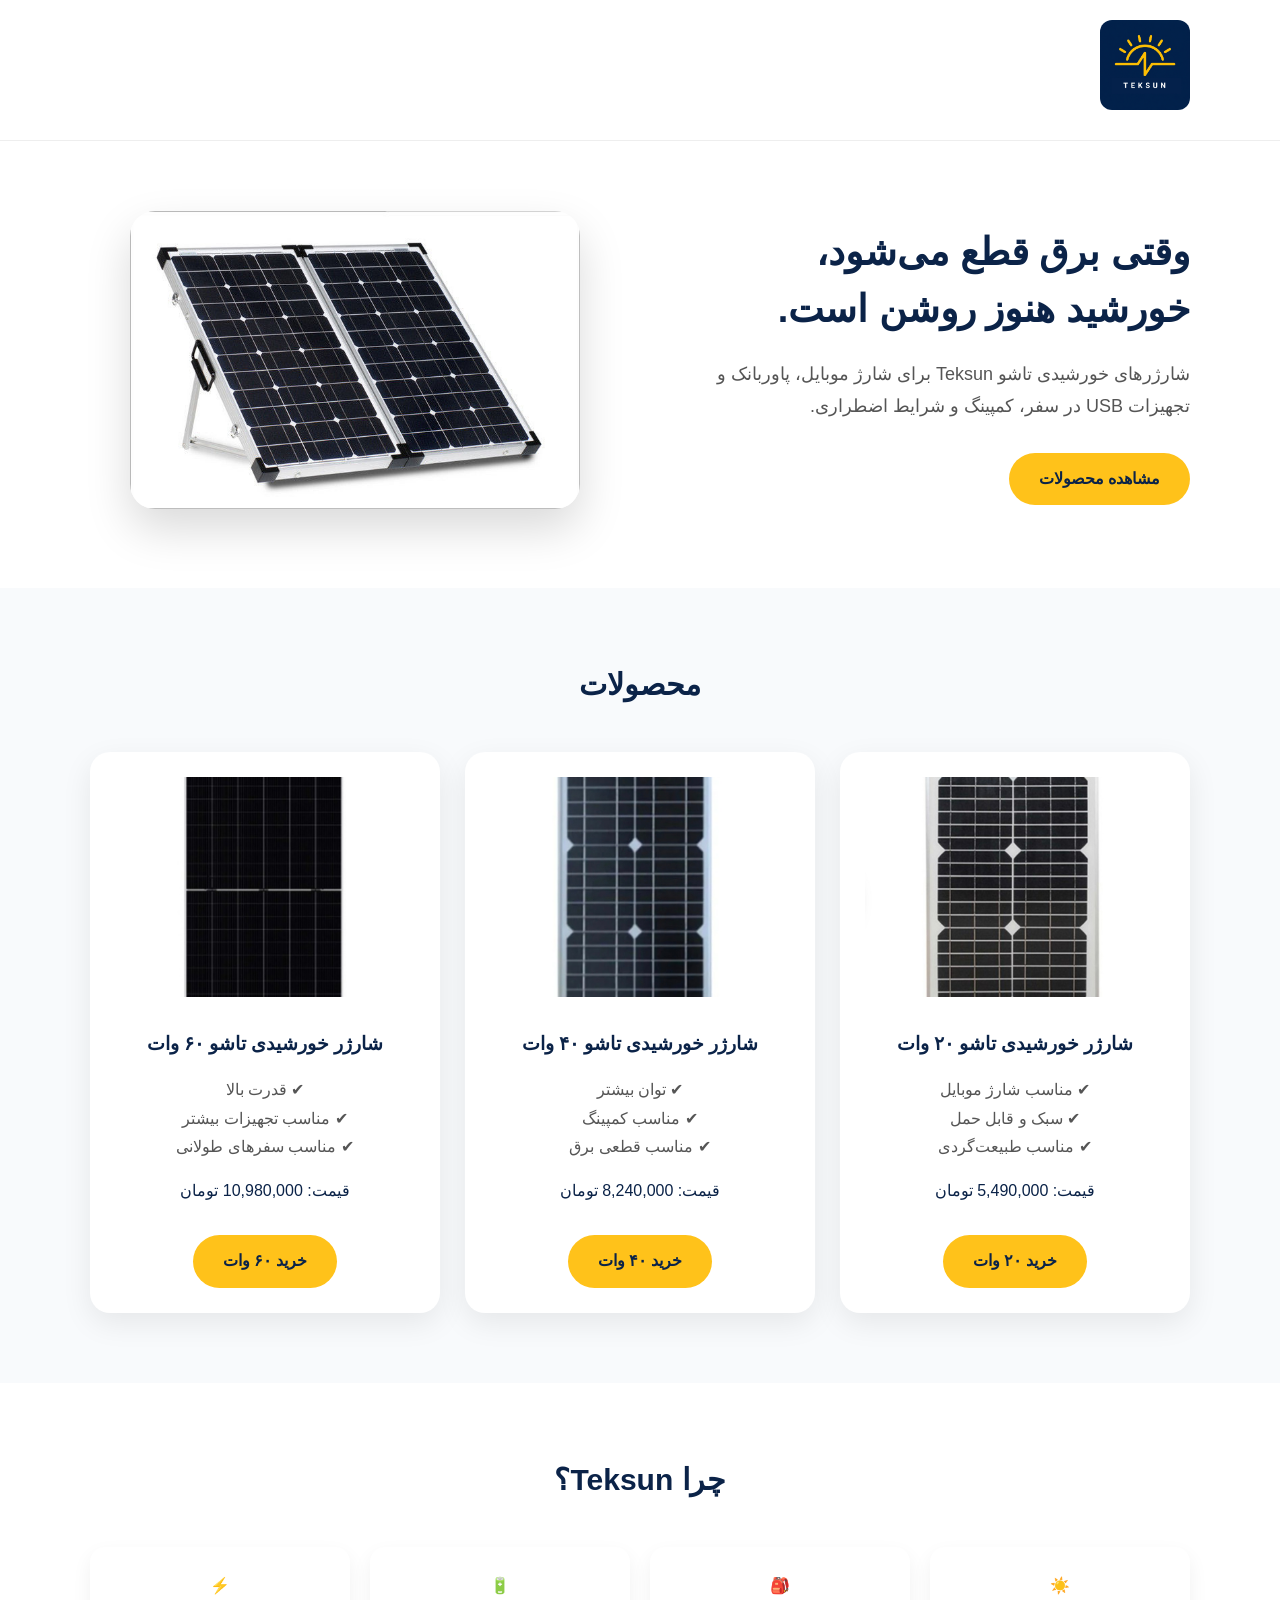
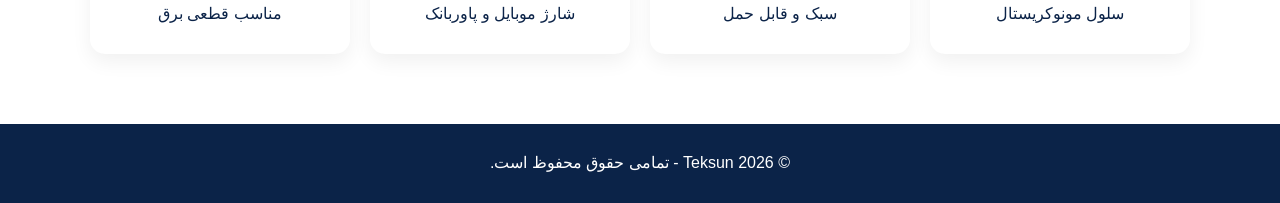
==== commit e8fa09b7: "Update index.html" ====
--- a/index.html
+++ b/index.html
@@ -26,10 +26,10 @@
 
 </div>
 
-
 </div>
 
 </header>
+
 
 
 
@@ -62,9 +62,10 @@
 
 
 
+
 <div class="hero-image">
 
-<img src="images/pl17726272-100_w_folding_solar_panels_anti_reflective_with_heavy_duty_padded_easy_carry_bag.jpg" 
+<img src="images/pl17726272-100_w_folding_solar_panels_anti_reflective_with_heavy_duty_padded_easy_carry_bag.jpg"
 alt="شارژر خورشیدی تاشو Teksun">
 
 </div>
@@ -73,6 +74,8 @@
 </div>
 
 </section>
+
+
 
 
 
@@ -89,6 +92,7 @@
 
 
 
+
 <div class="product-grid">
 
 
@@ -100,7 +104,7 @@
 
 
 <h3>
-شارژر خورشیدی ۲۰ وات
+شارژر خورشیدی تاشو ۲۰ وات
 </h3>
 
 
@@ -114,14 +118,14 @@
 
 
 <span>
-قیمت: به‌زودی
+قیمت: 5,490,000 تومان
 </span>
 
 
 <br><br>
 
 
-<a href="#" class="btn">
+<a href="pages/checkout.html?product=20w" class="btn">
 خرید ۲۰ وات
 </a>
 
@@ -140,7 +144,7 @@
 
 
 <h3>
-شارژر خورشیدی ۴۰ وات
+شارژر خورشیدی تاشو ۴۰ وات
 </h3>
 
 
@@ -154,14 +158,14 @@
 
 
 <span>
-قیمت: به‌زودی
+قیمت: 8,240,000 تومان
 </span>
 
 
 <br><br>
 
 
-<a href="#" class="btn">
+<a href="pages/checkout.html?product=40w" class="btn">
 خرید ۴۰ وات
 </a>
 
@@ -174,6 +178,7 @@
 
 
 
+
 <div class="card">
 
 
@@ -181,7 +186,7 @@
 
 
 <h3>
-شارژر خورشیدی ۶۰ وات
+شارژر خورشیدی تاشو ۶۰ وات
 </h3>
 
 
@@ -195,14 +200,14 @@
 
 
 <span>
-قیمت: به‌زودی
+قیمت: 10,980,000 تومان
 </span>
 
 
 <br><br>
 
 
-<a href="#" class="btn">
+<a href="pages/checkout.html?product=60w" class="btn">
 خرید ۶۰ وات
 </a>
 
@@ -211,7 +216,9 @@
 
 
 
-</div>
+
+</div>
+
 
 </div>
 
@@ -236,6 +243,7 @@
 
 
 
+
 <div class="advantages-grid">
 
 
@@ -246,6 +254,7 @@
 </div>
 
 
+
 <div>
 🎒
 <br>
@@ -253,6 +262,8 @@
 </div>
 
 
+
+
 <div>
 🔋
 <br>
@@ -260,6 +271,8 @@
 </div>
 
 
+
+
 <div>
 ⚡
 <br>
@@ -267,6 +280,7 @@
 </div>
 
 
+
 </div>
 
 
--- a/css/style.css
+++ b/css/style.css
@@ -1,25 +1,29 @@
 *{
-    box-sizing:border-box;
-    margin:0;
-    padding:0;
-    font-family:tahoma, Arial, sans-serif;
-}
+
+box-sizing:border-box;
+margin:0;
+padding:0;
+font-family:tahoma,Arial,sans-serif;
+
+}
+
 
 
 body{
 
-    background:#ffffff;
-    color:#0B2348;
-    line-height:1.8;
-
-}
+background:#fff;
+color:#0B2348;
+line-height:1.8;
+
+}
+
 
 
 .container{
 
-    width:90%;
-    max-width:1100px;
-    margin:auto;
+width:90%;
+max-width:1100px;
+margin:auto;
 
 }
 
@@ -30,28 +34,22 @@
 
 header{
 
-    padding:20px 0;
-    border-bottom:1px solid #eee;
-
-}
-
-
-.header-content{
-
-    display:flex;
-    justify-content:space-between;
-    align-items:center;
-
-}
+padding:20px 0;
+border-bottom:1px solid #eee;
+
+}
+
 
 
 .logo img{
 
-    width:90px;
-    height:auto;
-    border-radius:12px;
-
-}
+width:90px;
+border-radius:12px;
+
+}
+
+
+
 
 
 
@@ -60,42 +58,45 @@
 
 .hero{
 
-    padding:60px 0;
-
-}
+padding:70px 0;
+
+}
+
 
 
 .hero-content{
 
-    display:flex;
-    align-items:center;
-    justify-content:space-between;
-    gap:40px;
-
-}
+display:flex;
+align-items:center;
+gap:40px;
+
+}
+
 
 
 .hero-text{
 
-    flex:1;
-
-}
+flex:1;
+
+}
+
 
 
 .hero-text h1{
 
-    font-size:38px;
-    margin-bottom:20px;
-    color:#0B2348;
-
-}
+font-size:38px;
+line-height:1.5;
+margin-bottom:20px;
+
+}
+
 
 
 .hero-text p{
 
-    font-size:18px;
-    color:#555;
-    margin-bottom:30px;
+font-size:18px;
+color:#555;
+margin-bottom:30px;
 
 }
 
@@ -103,46 +104,53 @@
 
 .hero-image{
 
-    flex:1;
-    text-align:center;
-
-}
+flex:1;
+text-align:center;
+
+}
+
 
 
 .hero-image img{
 
-    width:100%;
-    max-width:450px;
-    border-radius:20px;
-    box-shadow:0 20px 45px rgba(0,0,0,0.15);
-
-}
-
-
-
-/* Buttons */
+width:100%;
+max-width:450px;
+border-radius:25px;
+box-shadow:0 20px 45px rgba(0,0,0,.15);
+
+}
+
+
+
+
+
+
+/* Button */
 
 
 .btn{
 
-    display:inline-block;
-    background:#FFC21A;
-    color:#0B2348;
-    padding:12px 28px;
-    border-radius:30px;
-    text-decoration:none;
-    font-weight:bold;
-    transition:0.3s;
-
-}
+display:inline-block;
+background:#FFC21A;
+color:#0B2348;
+padding:12px 30px;
+border-radius:30px;
+text-decoration:none;
+font-weight:bold;
+
+transition:.3s;
+
+}
+
 
 
 .btn:hover{
 
-    transform:translateY(-3px);
-    box-shadow:0 10px 20px rgba(0,0,0,0.15);
-
-}
+transform:translateY(-3px);
+
+}
+
+
 
 
 
@@ -151,17 +159,18 @@
 
 .products{
 
-    padding:60px 0;
-    background:#f8fafc;
-
-}
+background:#f8fafc;
+padding:70px 0;
+
+}
+
 
 
 .section-title{
 
-    text-align:center;
-    font-size:30px;
-    margin-bottom:40px;
+text-align:center;
+font-size:30px;
+margin-bottom:40px;
 
 }
 
@@ -169,9 +178,9 @@
 
 .product-grid{
 
-    display:grid;
-    grid-template-columns:repeat(3,1fr);
-    gap:25px;
+display:grid;
+grid-template-columns:repeat(3,1fr);
+gap:25px;
 
 }
 
@@ -179,19 +188,23 @@
 
 .card{
 
-    background:white;
-    padding:30px 20px;
-    border-radius:20px;
-    text-align:center;
-    box-shadow:0 10px 30px rgba(0,0,0,0.08);
-    transition:0.3s;
-
-}
-
-
-.card:hover{
-
-    transform:translateY(-8px);
+background:white;
+padding:25px;
+border-radius:20px;
+text-align:center;
+box-shadow:0 10px 30px rgba(0,0,0,.08);
+
+}
+
+
+
+.card img{
+
+width:100%;
+height:220px;
+object-fit:cover;
+border-radius:15px;
+margin-bottom:20px;
 
 }
 
@@ -199,8 +212,7 @@
 
 .card h3{
 
-    margin-bottom:15px;
-    color:#0B2348;
+margin-bottom:15px;
 
 }
 
@@ -208,10 +220,12 @@
 
 .card p{
 
-    color:#555;
-    margin-bottom:20px;
-
-}
+color:#555;
+margin-bottom:15px;
+
+}
+
+
 
 
 
@@ -221,31 +235,34 @@
 
 .advantages{
 
-    padding:60px 0;
-
-}
-
-
-
-.advantages ul{
-
-    list-style:none;
-    display:grid;
-    grid-template-columns:repeat(4,1fr);
-    gap:20px;
-
-}
-
-
-.advantages li{
-
-    background:#fff;
-    padding:20px;
-    border-radius:15px;
-    text-align:center;
-    box-shadow:0 8px 20px rgba(0,0,0,0.06);
-
-}
+padding:70px 0;
+
+}
+
+
+
+.advantages-grid{
+
+display:grid;
+grid-template-columns:repeat(4,1fr);
+gap:20px;
+
+}
+
+
+
+.advantages-grid div{
+
+background:#fff;
+padding:25px;
+text-align:center;
+border-radius:15px;
+box-shadow:0 8px 20px rgba(0,0,0,.06);
+
+}
+
+
+
 
 
 
@@ -254,12 +271,14 @@
 
 footer{
 
-    background:#0B2348;
-    color:white;
-    text-align:center;
-    padding:25px;
-
-}
+background:#0B2348;
+color:white;
+text-align:center;
+padding:25px;
+
+}
+
+
 
 
 
@@ -272,22 +291,16 @@
 
 .hero-content{
 
-    flex-direction:column-reverse;
-    text-align:center;
-
-}
+flex-direction:column-reverse;
+text-align:center;
+
+}
+
 
 
 .hero-text h1{
 
-    font-size:28px;
-
-}
-
-
-.hero-image img{
-
-    max-width:330px;
+font-size:28px;
 
 }
 
@@ -295,25 +308,26 @@
 
 .product-grid{
 
-    grid-template-columns:1fr;
-
-}
-
-
-
-.advantages ul{
-
-    grid-template-columns:1fr;
-
-}
-
-
-
-.header-content{
-
-    justify-content:center;
-
-}
-
-
-}
+grid-template-columns:1fr;
+
+}
+
+
+
+.advantages-grid{
+
+grid-template-columns:1fr;
+
+}
+
+
+
+.card img{
+
+height:250px;
+
+}
+
+
+
+}
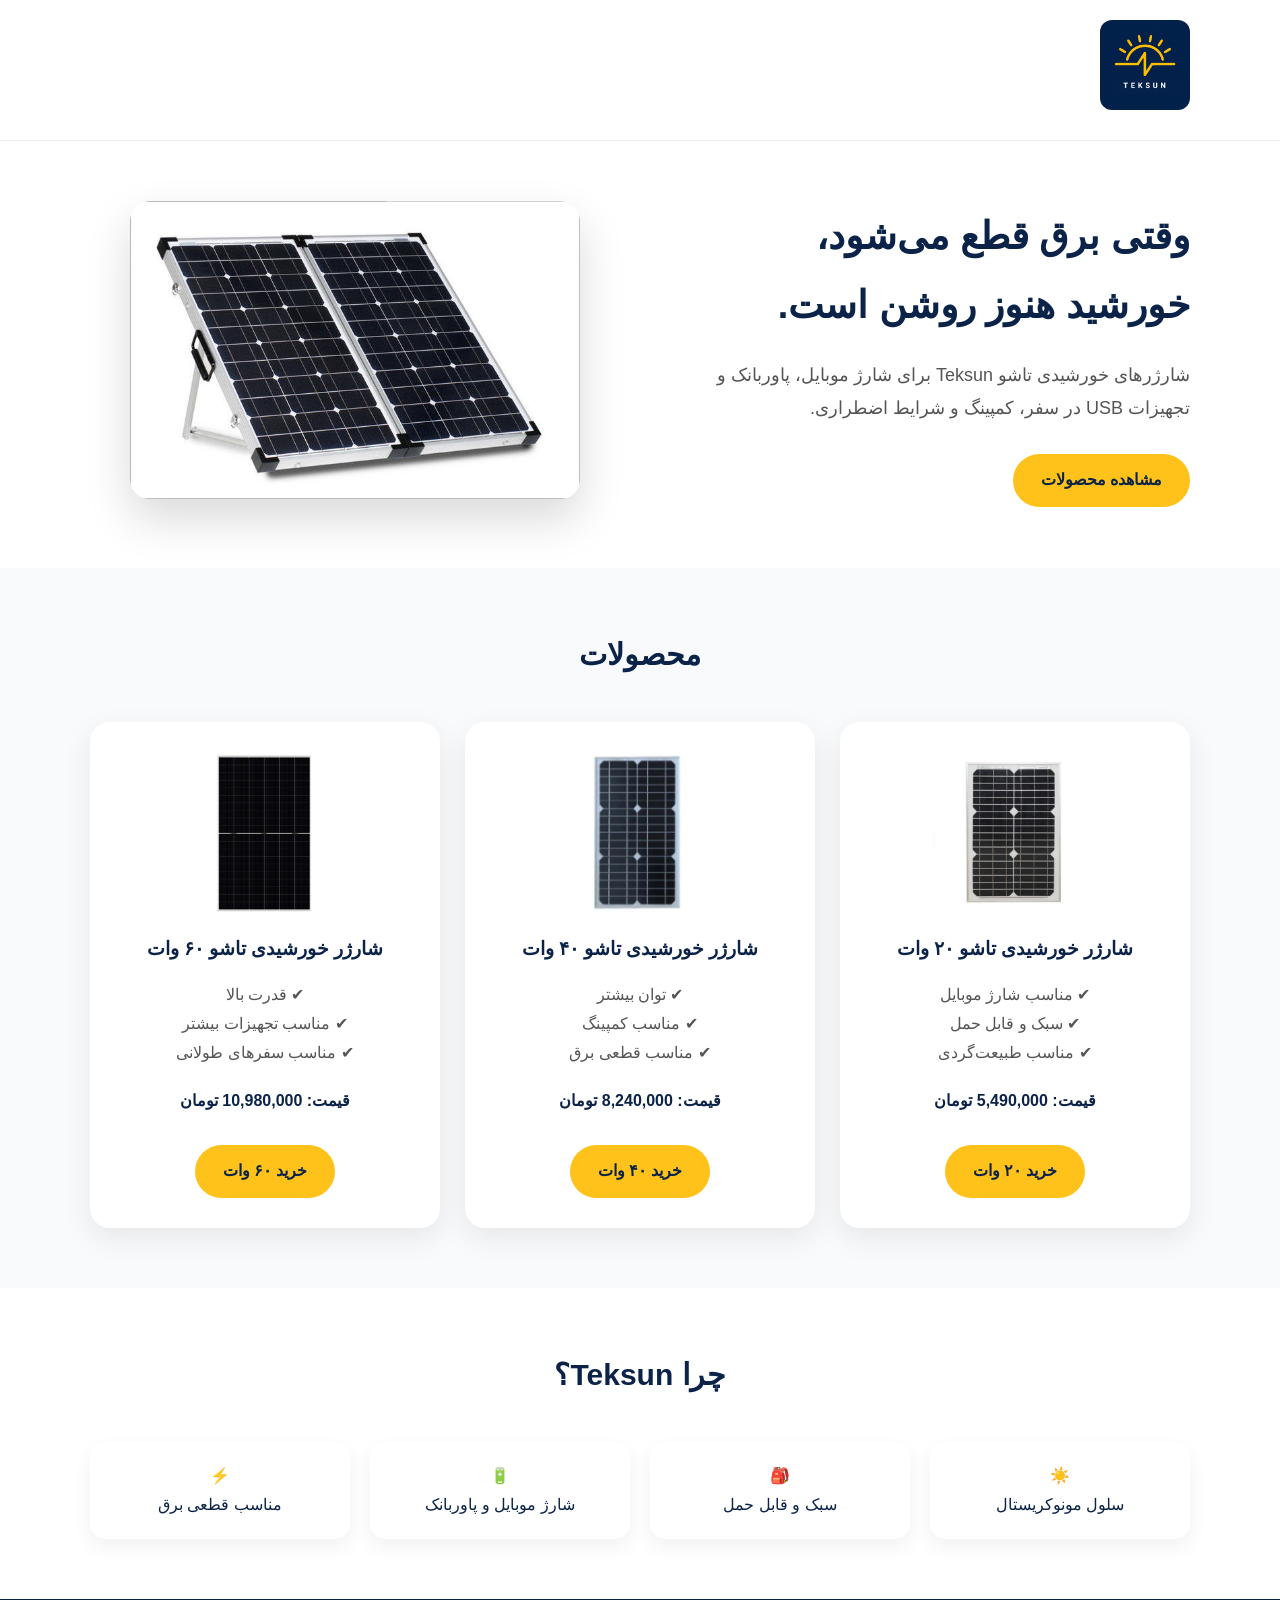
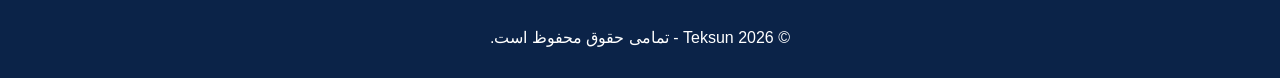
==== commit b87bfbbf: "Update index.html" ====
--- a/index.html
+++ b/index.html
@@ -62,7 +62,6 @@
 
 
 
-
 <div class="hero-image">
 
 <img src="images/pl17726272-100_w_folding_solar_panels_anti_reflective_with_heavy_duty_padded_easy_carry_bag.jpg"
@@ -74,6 +73,7 @@
 </div>
 
 </section>
+
 
 
 
@@ -125,7 +125,7 @@
 <br><br>
 
 
-<a href="pages/checkout.html?product=20w" class="btn">
+<a href="checkout.html?product=20w" class="btn">
 خرید ۲۰ وات
 </a>
 
@@ -165,13 +165,12 @@
 <br><br>
 
 
-<a href="pages/checkout.html?product=40w" class="btn">
+<a href="checkout.html?product=40w" class="btn">
 خرید ۴۰ وات
 </a>
 
 
 </div>
-
 
 
 
@@ -207,7 +206,7 @@
 <br><br>
 
 
-<a href="pages/checkout.html?product=60w" class="btn">
+<a href="checkout.html?product=60w" class="btn">
 خرید ۶۰ وات
 </a>
 
@@ -224,6 +223,7 @@
 
 
 </section>
+
 
 
 
@@ -243,7 +243,6 @@
 
 
 
-
 <div class="advantages-grid">
 
 
@@ -254,7 +253,6 @@
 </div>
 
 
-
 <div>
 🎒
 <br>
@@ -262,8 +260,6 @@
 </div>
 
 
-
-
 <div>
 🔋
 <br>
@@ -271,8 +267,6 @@
 </div>
 
 
-
-
 <div>
 ⚡
 <br>
@@ -280,7 +274,6 @@
 </div>
 
 
-
 </div>
 
 
--- a/css/style.css
+++ b/css/style.css
@@ -1,19 +1,16 @@
 *{
-
-box-sizing:border-box;
-margin:0;
-padding:0;
-font-family:tahoma,Arial,sans-serif;
-
-}
-
+    box-sizing:border-box;
+    margin:0;
+    padding:0;
+    font-family:tahoma, Arial, sans-serif;
+}
 
 
 body{
 
-background:#fff;
-color:#0B2348;
-line-height:1.8;
+    background:#ffffff;
+    color:#0B2348;
+    line-height:1.8;
 
 }
 
@@ -21,9 +18,9 @@
 
 .container{
 
-width:90%;
-max-width:1100px;
-margin:auto;
+    width:90%;
+    max-width:1100px;
+    margin:auto;
 
 }
 
@@ -34,8 +31,18 @@
 
 header{
 
-padding:20px 0;
-border-bottom:1px solid #eee;
+    padding:20px 0;
+    border-bottom:1px solid #eee;
+
+}
+
+
+
+.header-content{
+
+    display:flex;
+    justify-content:space-between;
+    align-items:center;
 
 }
 
@@ -43,13 +50,11 @@
 
 .logo img{
 
-width:90px;
-border-radius:12px;
-
-}
-
-
-
+    width:90px;
+    height:auto;
+    border-radius:12px;
+
+}
 
 
 
@@ -58,7 +63,7 @@
 
 .hero{
 
-padding:70px 0;
+    padding:60px 0;
 
 }
 
@@ -66,9 +71,10 @@
 
 .hero-content{
 
-display:flex;
-align-items:center;
-gap:40px;
+    display:flex;
+    align-items:center;
+    justify-content:space-between;
+    gap:40px;
 
 }
 
@@ -76,7 +82,7 @@
 
 .hero-text{
 
-flex:1;
+    flex:1;
 
 }
 
@@ -84,9 +90,9 @@
 
 .hero-text h1{
 
-font-size:38px;
-line-height:1.5;
-margin-bottom:20px;
+    font-size:38px;
+    margin-bottom:20px;
+    color:#0B2348;
 
 }
 
@@ -94,9 +100,9 @@
 
 .hero-text p{
 
-font-size:18px;
-color:#555;
-margin-bottom:30px;
+    font-size:18px;
+    color:#555;
+    margin-bottom:30px;
 
 }
 
@@ -104,8 +110,8 @@
 
 .hero-image{
 
-flex:1;
-text-align:center;
+    flex:1;
+    text-align:center;
 
 }
 
@@ -113,32 +119,29 @@
 
 .hero-image img{
 
-width:100%;
-max-width:450px;
-border-radius:25px;
-box-shadow:0 20px 45px rgba(0,0,0,.15);
-
-}
-
-
-
-
-
-
-/* Button */
+    width:100%;
+    max-width:450px;
+    border-radius:20px;
+    box-shadow:0 20px 45px rgba(0,0,0,0.15);
+
+}
+
+
+
+
+/* Buttons */
 
 
 .btn{
 
-display:inline-block;
-background:#FFC21A;
-color:#0B2348;
-padding:12px 30px;
-border-radius:30px;
-text-decoration:none;
-font-weight:bold;
-
-transition:.3s;
+    display:inline-block;
+    background:#FFC21A;
+    color:#0B2348;
+    padding:12px 28px;
+    border-radius:30px;
+    text-decoration:none;
+    font-weight:bold;
+    transition:0.3s;
 
 }
 
@@ -146,10 +149,10 @@
 
 .btn:hover{
 
-transform:translateY(-3px);
-
-}
-
+    transform:translateY(-3px);
+    box-shadow:0 10px 20px rgba(0,0,0,0.15);
+
+}
 
 
 
@@ -159,8 +162,8 @@
 
 .products{
 
-background:#f8fafc;
-padding:70px 0;
+    padding:60px 0;
+    background:#f8fafc;
 
 }
 
@@ -168,9 +171,9 @@
 
 .section-title{
 
-text-align:center;
-font-size:30px;
-margin-bottom:40px;
+    text-align:center;
+    font-size:30px;
+    margin-bottom:40px;
 
 }
 
@@ -178,9 +181,9 @@
 
 .product-grid{
 
-display:grid;
-grid-template-columns:repeat(3,1fr);
-gap:25px;
+    display:grid;
+    grid-template-columns:repeat(3,1fr);
+    gap:25px;
 
 }
 
@@ -188,11 +191,20 @@
 
 .card{
 
-background:white;
-padding:25px;
-border-radius:20px;
-text-align:center;
-box-shadow:0 10px 30px rgba(0,0,0,.08);
+    background:white;
+    padding:30px 20px;
+    border-radius:20px;
+    text-align:center;
+    box-shadow:0 10px 30px rgba(0,0,0,0.08);
+    transition:0.3s;
+
+}
+
+
+
+.card:hover{
+
+    transform:translateY(-8px);
 
 }
 
@@ -200,11 +212,12 @@
 
 .card img{
 
-width:100%;
-height:220px;
-object-fit:cover;
-border-radius:15px;
-margin-bottom:20px;
+    width:100%;
+    max-width:180px;
+    height:160px;
+    object-fit:contain;
+    display:block;
+    margin:0 auto 20px;
 
 }
 
@@ -212,7 +225,8 @@
 
 .card h3{
 
-margin-bottom:15px;
+    margin-bottom:15px;
+    color:#0B2348;
 
 }
 
@@ -220,14 +234,18 @@
 
 .card p{
 
-color:#555;
-margin-bottom:15px;
-
-}
-
-
-
-
+    color:#555;
+    margin-bottom:20px;
+
+}
+
+
+
+.card span{
+
+    font-weight:bold;
+
+}
 
 
 /* Advantages */
@@ -235,7 +253,7 @@
 
 .advantages{
 
-padding:70px 0;
+    padding:60px 0;
 
 }
 
@@ -243,9 +261,9 @@
 
 .advantages-grid{
 
-display:grid;
-grid-template-columns:repeat(4,1fr);
-gap:20px;
+    display:grid;
+    grid-template-columns:repeat(4,1fr);
+    gap:20px;
 
 }
 
@@ -253,16 +271,72 @@
 
 .advantages-grid div{
 
-background:#fff;
-padding:25px;
-text-align:center;
-border-radius:15px;
-box-shadow:0 8px 20px rgba(0,0,0,.06);
-
-}
-
-
-
+    background:#fff;
+    padding:20px;
+    border-radius:15px;
+    text-align:center;
+    box-shadow:0 8px 20px rgba(0,0,0,0.06);
+
+}
+
+
+
+/* Checkout */
+
+
+.checkout{
+
+    padding:60px 0;
+
+}
+
+
+
+.checkout-box{
+
+    max-width:600px;
+    margin:auto;
+    background:white;
+    padding:30px;
+    border-radius:20px;
+    box-shadow:0 10px 30px rgba(0,0,0,0.08);
+
+}
+
+
+
+.checkout-product{
+
+    background:#f8fafc;
+    padding:20px;
+    border-radius:15px;
+    margin-bottom:25px;
+
+}
+
+
+
+.checkout-box input,
+.checkout-box textarea{
+
+    width:100%;
+    padding:15px;
+    margin-bottom:15px;
+    border:1px solid #ddd;
+    border-radius:10px;
+    font-family:tahoma;
+    font-size:15px;
+
+}
+
+
+
+.checkout-box button{
+
+    border:none;
+    cursor:pointer;
+
+}
 
 
 
@@ -271,14 +345,12 @@
 
 footer{
 
-background:#0B2348;
-color:white;
-text-align:center;
-padding:25px;
-
-}
-
-
+    background:#0B2348;
+    color:white;
+    text-align:center;
+    padding:25px;
+
+}
 
 
 
@@ -289,10 +361,11 @@
 @media(max-width:768px){
 
 
+
 .hero-content{
 
-flex-direction:column-reverse;
-text-align:center;
+    flex-direction:column-reverse;
+    text-align:center;
 
 }
 
@@ -300,7 +373,15 @@
 
 .hero-text h1{
 
-font-size:28px;
+    font-size:28px;
+
+}
+
+
+
+.hero-image img{
+
+    max-width:330px;
 
 }
 
@@ -308,7 +389,7 @@
 
 .product-grid{
 
-grid-template-columns:1fr;
+    grid-template-columns:1fr;
 
 }
 
@@ -316,7 +397,15 @@
 
 .advantages-grid{
 
-grid-template-columns:1fr;
+    grid-template-columns:1fr;
+
+}
+
+
+
+.header-content{
+
+    justify-content:center;
 
 }
 
@@ -324,10 +413,11 @@
 
 .card img{
 
-height:250px;
-
-}
-
-
-
-}
+    max-width:220px;
+    height:180px;
+
+}
+
+
+
+}
